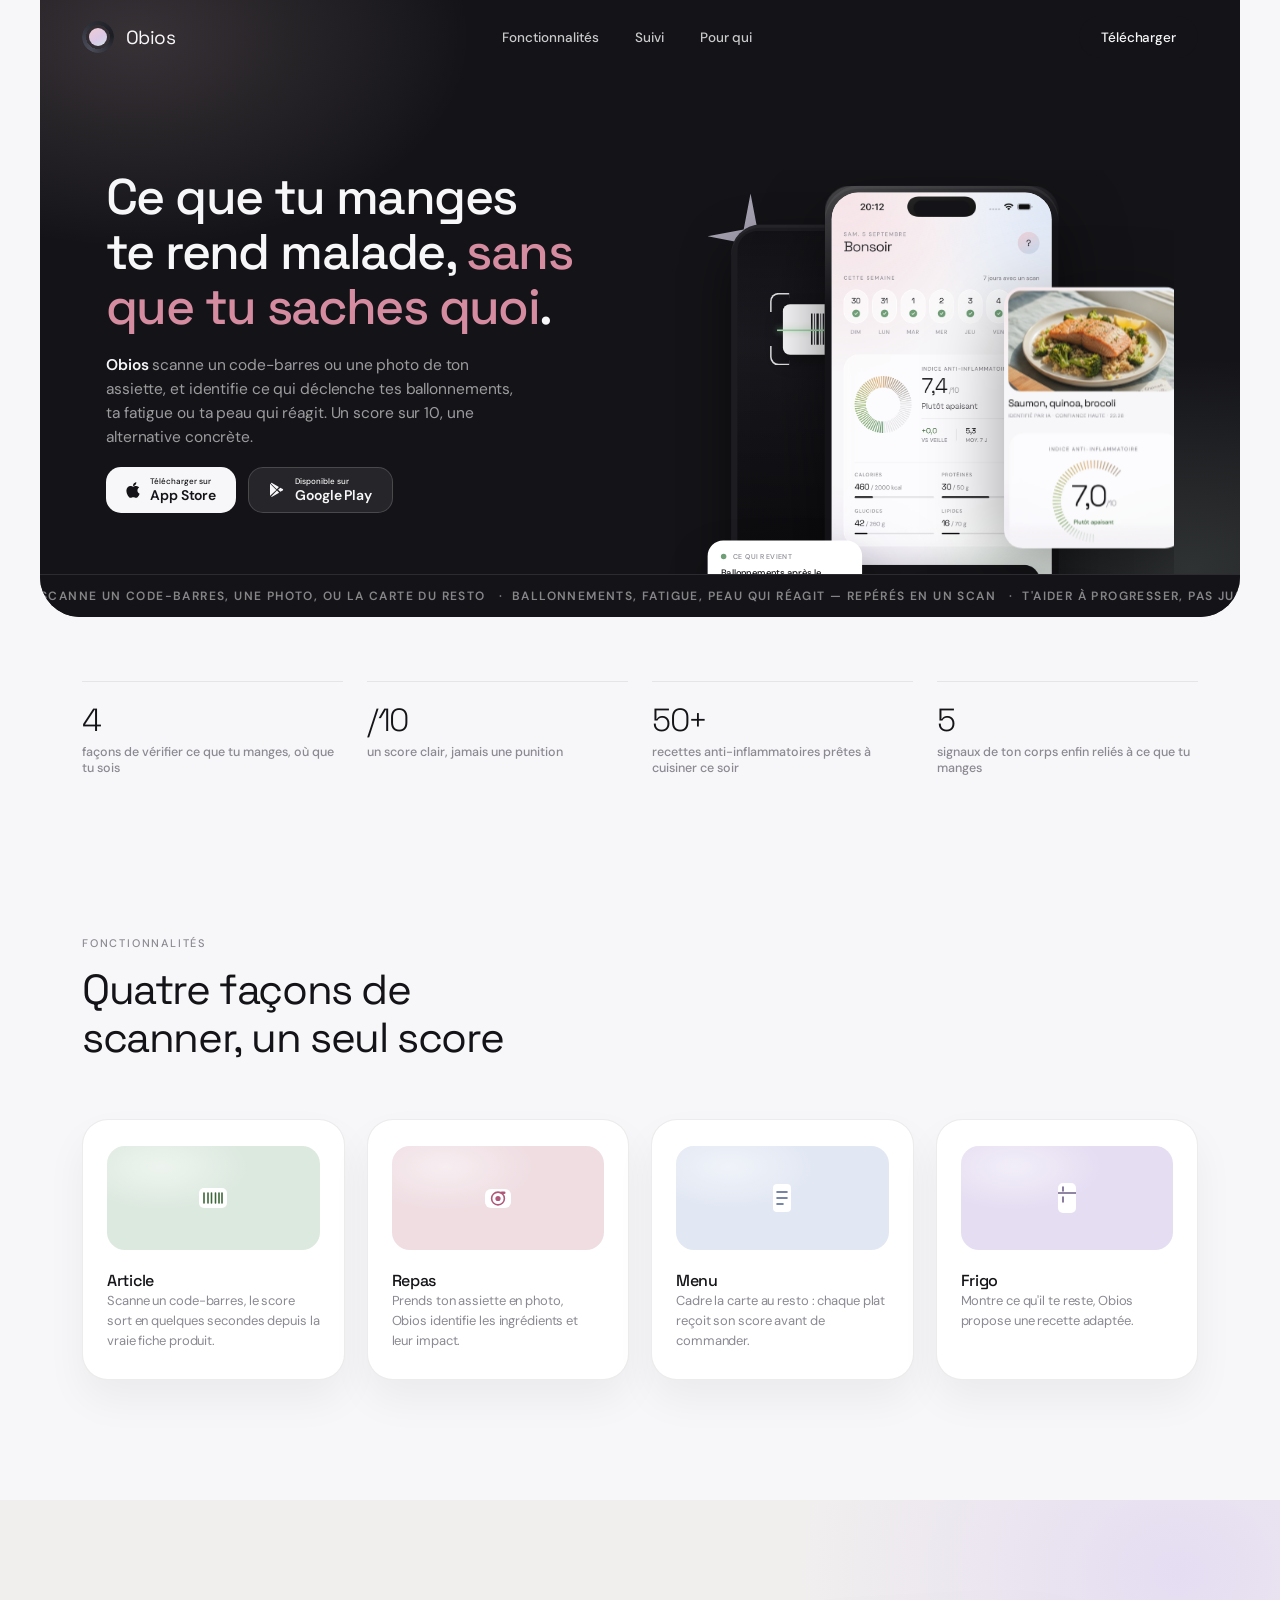
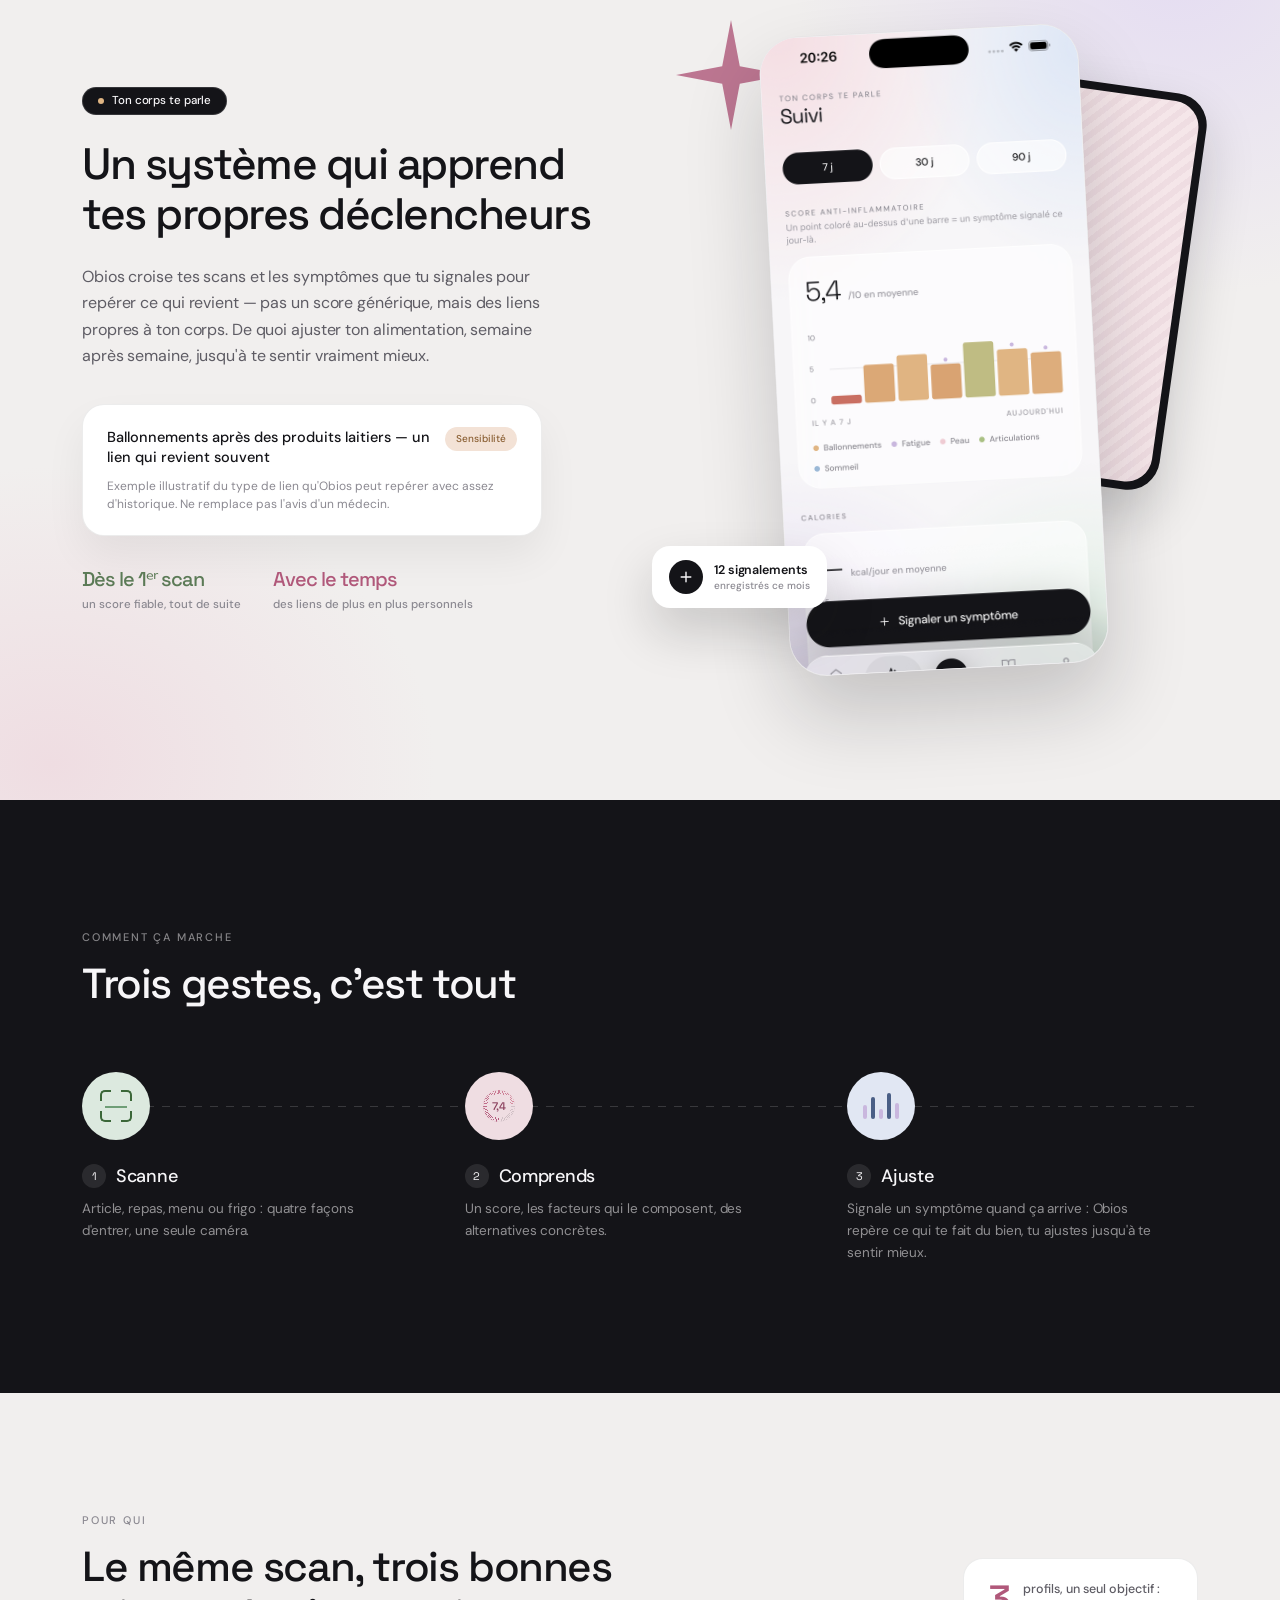
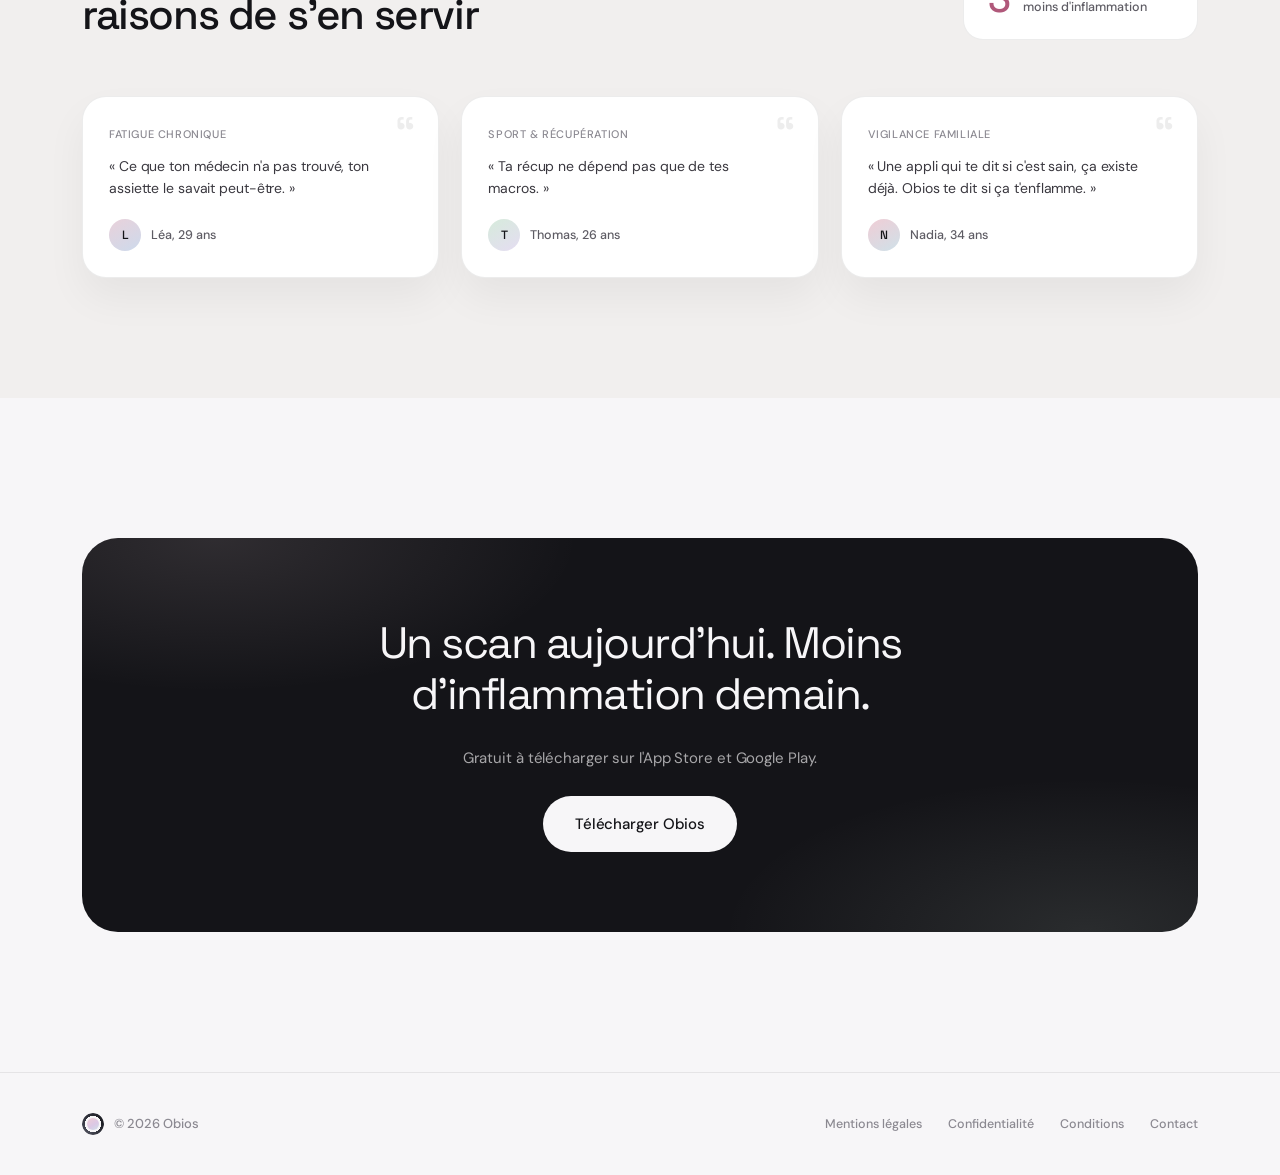
==== index.html @ 3daf43bf "Callout flottant : analyse d'un repas avec photo, écran principal inchangé Le téléphone principal re" ====
<!DOCTYPE html>
<html lang="fr">
<head>
<meta charset="UTF-8">
<meta name="viewport" content="width=device-width, initial-scale=1.0">
<meta name="description" content="Obios scanne tes produits, repas et menus pour repérer ce qui te rend inflammatoire — score sur 10, alternative concrète, suivi personnalisé.">
<title>Obios</title>
<link rel="preconnect" href="https://fonts.googleapis.com" />
<link rel="preconnect" href="https://fonts.gstatic.com" crossorigin="" />
<link href="https://fonts.googleapis.com/css2?family=Space+Grotesk:wght@300;400;500;600;700&family=DM+Sans:opsz,wght@9..40,400;9..40,500;9..40,600;9..40,700&display=swap" rel="stylesheet" />
<style>
  :root{
    --ink:#141418;
    --cream:#F7F6F8;
    --paper:#F1EFEE;
    --muted:#5E5C64;
    --faint:#8B8991;
    --line:rgba(20,20,24,.08);
    --rose:#B0587A;
    --rose-soft:#D68CA0;
    --rose-tint:#F0CDD5;
    --sage:#6F9E77;
    --sage-deep:#3B6739;
    --sage-tint:#DCE9DF;
    --amber:#E0B583;
    --amber-tint:#F3E2D6;
    --amber-deep:#8A5F33;
    --lav:#6D5C86;
    --lav-tint:#E5DDF2;
    --blue:#4A5F86;
    --blue-tint:#E1E7F3;
    --pink-tint:#EFDDE2;
  }
  html,body{margin:0;padding:0;background:var(--cream);}
  *{box-sizing:border-box;-webkit-font-smoothing:antialiased;}
  body{font-family:'DM Sans',-apple-system,BlinkMacSystemFont,sans-serif;color:var(--ink);overflow-x:hidden;}
  h1,h2,h3,.display{font-family:'Space Grotesk',sans-serif;text-wrap:balance;}
  a{color:var(--ink);text-decoration:none;}
  .navlink{font-size:13.5px;font-weight:500;color:var(--muted);transition:color .15s ease;}
  .navlink:hover{color:var(--sage-deep);}
  p{text-wrap:pretty;}
  .container{max-width:1180px;margin:0 auto;padding-left:32px;padding-right:32px;}
  @keyframes obios-marquee{from{transform:translateX(0);}to{transform:translateX(-50%);}}

  .btn{display:inline-flex;align-items:center;justify-content:center;cursor:pointer;font-weight:500;border:none;transition:background .15s ease;white-space:nowrap;}
  .btn-dark{height:42px;padding:0 22px;border-radius:21px;background:var(--ink);color:var(--cream);font-size:13.5px;letter-spacing:-0.1px;}
  .btn-dark:hover{background:#26262C;}
  .btn-light{height:54px;padding:0 20px;border-radius:15px;background:var(--cream);color:var(--ink);gap:10px;}
  .btn-light:hover{background:#E7E5EA;}
  .btn-outline{height:54px;padding:0 20px;border-radius:15px;background:rgba(255,255,255,.08);border:1px solid rgba(255,255,255,.16);color:var(--cream);gap:10px;}
  .btn-cta{height:56px;padding:0 32px;border-radius:28px;background:var(--cream);color:var(--ink);font-size:15px;letter-spacing:-0.2px;}
  .btn-cta:hover{background:#E7E5EA;}

  .header{position:fixed;top:0;left:40px;right:40px;z-index:30;background:transparent;border-bottom:1px solid transparent;transition:background .25s ease,border-color .25s ease;}
  .header.is-scrolled{background:rgba(247,246,248,.82);backdrop-filter:blur(14px);border-bottom:1px solid var(--line);}
  .header-inner{padding:16px 32px;display:flex;align-items:center;justify-content:space-between;}
  .header-nav{display:flex;align-items:center;gap:36px;}
  @media (max-width:760px){.header-nav{display:none;}}
  .header .wordmark-text{color:var(--cream);transition:color .25s ease;}
  .header.is-scrolled .wordmark-text{color:var(--ink);}
  .header .navlink{color:rgba(247,246,248,.8);}
  .header .navlink:hover{color:#FFFFFF;}
  .header.is-scrolled .navlink{color:var(--muted);}
  .header.is-scrolled .navlink:hover{color:var(--sage-deep);}

  .logo-mark{position:relative;}
  .logo-mark .ring{position:absolute;inset:0;border-radius:50%;background:conic-gradient(from 210deg,#4A4C58 0deg,#2C2E37 120deg,#1C1D23 232deg,#3E404B 330deg,#4A4C58 360deg);-webkit-mask-image:radial-gradient(closest-side,transparent 74%,#000 75%);mask-image:radial-gradient(closest-side,transparent 74%,#000 75%);}
  .logo-mark .dot{position:absolute;left:50%;top:50%;transform:translate(-50%,-50%);border-radius:50%;background:linear-gradient(148deg,#F0CDD5,#DBC8E5 56%,#CFE1E9);}

  .hero-wrap{padding:0 40px;background:var(--cream);}
  .hero-card{position:relative;overflow:hidden;background:var(--ink);border-radius:0 0 40px 40px;}
  .hero-glow{position:absolute;inset:0;pointer-events:none;background:
    radial-gradient(45% 55% at 8% 6%, rgba(240,205,213,.16) 0%, rgba(240,205,213,0) 62%),
    radial-gradient(45% 55% at 96% 92%, rgba(214,235,219,.14) 0%, rgba(214,235,219,0) 62%);}
  .hero-grid{max-width:1180px;margin:0 auto;padding:170px 56px 0;display:grid;grid-template-columns:1fr 1fr;gap:20px;align-items:center;position:relative;}
  @media (max-width:900px){.hero-grid{grid-template-columns:1fr;padding:150px 28px 0;}}
  .hero-copy{display:flex;flex-direction:column;gap:18px;align-self:start;}
  .eyebrow-pill{height:28px;padding:0 15px;border-radius:14px;background:rgba(255,255,255,.08);border:1px solid rgba(255,255,255,.14);display:flex;align-items:center;gap:8px;width:fit-content;}
  .hero-headline{font-size:clamp(32px,8vw,50px);font-weight:500;letter-spacing:-1.6px;line-height:1.1;color:var(--cream);margin:0;}
  .hero-sub{font-size:15.5px;font-weight:400;color:rgba(247,246,248,.6);line-height:1.55;letter-spacing:-0.1px;max-width:420px;margin:0;}
  .store-row{display:flex;align-items:center;gap:12px;flex-wrap:wrap;}
  .btn-light,.btn-outline{height:46px;}
  .store-label{display:flex;flex-direction:column;line-height:1.15;}
  .social-row{display:flex;align-items:center;gap:16px;}
  .avatar-stack{display:flex;align-items:center;}
  .avatar-stack .av{width:28px;height:28px;border-radius:50%;border:2px solid var(--ink);}
  .avatar-stack .av + .av{margin-left:-9px;}

  .hero-visual-wrap{align-self:stretch;min-height:468px;position:relative;overflow:hidden;}
  @media (max-width:900px){.hero-visual-wrap{min-height:350px;}}
  .hero-visual{position:absolute;left:0;right:0;bottom:0;height:600px;transform:scale(.78);transform-origin:bottom center;}
  @media (max-width:900px){.hero-visual{transform:scale(.583);}}

  .marquee-strip{position:relative;z-index:5;margin-top:-64px;background:var(--ink);border-top:1px solid rgba(255,255,255,.1);overflow:hidden;}
  .marquee-track{display:flex;width:200%;animation:obios-marquee 26s linear infinite;}
  .marquee-half{display:flex;flex:0 0 50%;justify-content:space-around;padding:13px 0;}
  .marquee-item{font-size:12px;font-weight:600;letter-spacing:1.4px;text-transform:uppercase;color:rgba(247,246,248,.5);white-space:nowrap;}
  @media (max-width:600px){
    .marquee-strip{margin-top:-40px;}
    .marquee-half{padding:8px 0;gap:16px;}
    .marquee-item{font-size:9px;letter-spacing:.8px;}
    .hero-wrap{padding:0 14px;}
    .header{left:14px;right:14px;}
  }
  @media (prefers-reduced-motion:reduce){.marquee-track{animation:none;}}

  .stats-grid{padding:64px 32px 40px;display:grid;grid-template-columns:repeat(4,1fr);gap:24px;}
  @media (max-width:760px){.stats-grid{grid-template-columns:repeat(2,1fr);}}
  .stat{display:flex;flex-direction:column;gap:4px;border-top:1px solid var(--line);padding-top:18px;}
  .stat .num{font-size:32px;font-weight:300;letter-spacing:-1.4px;}
  .stat .lbl{font-size:12.5px;font-weight:500;color:var(--faint);}

  .section-head{display:flex;flex-direction:column;gap:16px;max-width:640px;}
  .eyebrow{font-size:11px;font-weight:500;color:var(--faint);letter-spacing:1.8px;text-transform:uppercase;}
  .eyebrow.on-dark{color:rgba(247,246,248,.5);}
  .section-title{font-size:clamp(28px,3.6vw,42px);font-weight:400;letter-spacing:-1.4px;line-height:1.15;margin:0;}
  .section-title.medium{font-weight:500;}

  .features{padding:120px 32px;display:flex;flex-direction:column;gap:56px;}
  .features-grid{display:grid;grid-template-columns:repeat(4,1fr);gap:22px;}
  @media (max-width:900px){.features-grid{grid-template-columns:repeat(2,1fr);}}
  @media (max-width:520px){.features-grid{grid-template-columns:1fr;}}
  .feature-card{display:flex;flex-direction:column;gap:20px;background:#FFFFFF;border:1px solid var(--line);border-radius:26px;padding:26px 24px 28px;box-shadow:0 20px 40px rgba(20,20,24,.05);transition:transform .2s ease,box-shadow .2s ease;}
  .feature-card:hover{transform:translateY(-4px);box-shadow:0 28px 50px rgba(20,20,24,.09);}
  .feature-icon{height:104px;border-radius:18px;display:flex;align-items:center;justify-content:center;position:relative;overflow:hidden;}
  .feature-icon::before{content:"";position:absolute;inset:0;background:radial-gradient(70% 70% at 25% 20%, rgba(255,255,255,.5) 0%, rgba(255,255,255,0) 60%);}
  .feature-title{font-size:16px;font-weight:500;letter-spacing:-0.3px;margin:0;}
  .feature-text{font-size:13px;font-weight:400;color:var(--faint);line-height:1.55;letter-spacing:-0.1px;margin:0;}

  .suivi{position:relative;overflow:hidden;background:
    radial-gradient(50% 60% at 92% 8%, var(--lav-tint) 0%, rgba(229,221,242,0) 60%),
    radial-gradient(50% 55% at 4% 96%, var(--pink-tint) 0%, rgba(245,222,227,0) 60%), var(--paper);}
  .suivi-grid{padding:130px 32px;display:grid;grid-template-columns:1fr 1fr;gap:60px;align-items:center;}
  @media (max-width:900px){.suivi-grid{grid-template-columns:1fr;padding:80px 28px;}}
  .suivi-copy{display:flex;flex-direction:column;gap:24px;}
  .suivi-title{font-size:clamp(28px,3.8vw,44px);font-weight:500;letter-spacing:-1.5px;line-height:1.15;margin:0;}
  .suivi-text{font-size:16px;font-weight:400;color:var(--muted);line-height:1.65;letter-spacing:-0.1px;max-width:460px;margin:0;}
  .insight-card{background:#FFFFFF;border:1px solid var(--line);border-radius:22px;padding:22px 24px;display:flex;flex-direction:column;gap:10px;margin-top:10px;max-width:460px;box-shadow:0 20px 40px rgba(20,20,24,.06);}
  .tag-sensibilite{height:24px;padding:0 11px;border-radius:12px;background:var(--amber-tint);color:var(--amber-deep);display:flex;align-items:center;font-size:10px;font-weight:500;flex:0 0 auto;}
  .metric-row{display:flex;gap:32px;margin-top:6px;flex-wrap:wrap;}
  .metric .num{font-size:26px;font-weight:500;letter-spacing:-1px;}
  .metric .lbl{font-size:11.5px;font-weight:500;color:var(--faint);}

  .suivi-visual{position:relative;display:flex;justify-content:center;height:640px;}
  @media (max-width:900px){.suivi-visual{height:560px;transform:scale(.86);}}

  .how{background:var(--ink);}
  .how-inner{padding:130px 32px;display:flex;flex-direction:column;gap:64px;}
  .how-title{color:var(--cream);}
  .steps-grid{display:grid;grid-template-columns:repeat(3,1fr);gap:32px;position:relative;}
  @media (max-width:760px){.steps-grid{grid-template-columns:1fr;}}
  .steps-rule{position:absolute;top:34px;left:0;right:0;height:1px;background:repeating-linear-gradient(to right, rgba(247,246,248,.16) 0 8px, transparent 8px 16px);z-index:0;}
  @media (max-width:760px){.steps-rule{display:none;}}
  .step{display:flex;flex-direction:column;gap:24px;padding-right:32px;position:relative;}
  .step-icon{width:68px;height:68px;border-radius:50%;display:flex;align-items:center;justify-content:center;position:relative;z-index:1;}
  .step-num{width:24px;height:24px;border-radius:50%;background:rgba(247,246,248,.1);color:var(--cream);font-family:'Space Grotesk',sans-serif;font-size:11px;display:flex;align-items:center;justify-content:center;}
  .step-title{font-size:18px;font-weight:500;letter-spacing:-0.3px;color:var(--cream);}
  .step-text{font-size:13.5px;font-weight:400;color:rgba(247,246,248,.55);line-height:1.6;letter-spacing:-0.1px;margin:0;}

  .avis-section{background:var(--paper);}
  .avis-inner{padding:120px 32px;display:flex;flex-direction:column;gap:56px;}
  .avis-head{display:flex;align-items:flex-end;justify-content:space-between;gap:40px;flex-wrap:wrap;}
  .avis-badge{display:flex;align-items:center;gap:14px;border:1px solid var(--line);border-radius:20px;padding:16px 24px;background:#FFFFFF;}
  .avis-badge .num{font-size:38px;font-weight:500;letter-spacing:-1.6px;color:var(--rose);}
  .avis-badge .lbl{font-size:12.5px;font-weight:500;color:var(--muted);max-width:150px;line-height:1.4;}
  .avis-grid{display:grid;grid-template-columns:repeat(3,1fr);gap:22px;}
  @media (max-width:900px){.avis-grid{grid-template-columns:1fr;}}
  .avis-card{background:#FFFFFF;border:1px solid var(--line);border-radius:24px;padding:30px 26px 26px;display:flex;flex-direction:column;gap:14px;position:relative;box-shadow:0 20px 40px rgba(20,20,24,.05);}
  .avis-quote{font-family:'Space Grotesk',sans-serif;font-size:44px;font-weight:500;color:rgba(20,20,24,.08);line-height:1;position:absolute;top:14px;right:22px;}
  .stars{display:flex;gap:3px;}
  .avis-text{font-size:14px;font-weight:400;color:#3A383F;line-height:1.6;letter-spacing:-0.1px;margin:0;}
  .avis-person{display:flex;align-items:center;gap:10px;margin-top:6px;}
  .avis-avatar{width:32px;height:32px;border-radius:50%;display:flex;align-items:center;justify-content:center;font-family:'Space Grotesk',sans-serif;font-size:12px;font-weight:500;color:var(--ink);}
  .avis-name{font-size:12.5px;font-weight:500;color:var(--muted);}

  .cta-wrap{padding:140px 32px;}
  .cta-card{max-width:1180px;margin:0 auto;background:var(--ink);border-radius:36px;padding:80px 60px;display:flex;flex-direction:column;align-items:center;gap:28px;text-align:center;position:relative;overflow:hidden;}
  .cta-glow{position:absolute;inset:0;pointer-events:none;background:
    radial-gradient(50% 60% at 12% 0%, rgba(245,222,227,.12) 0%, rgba(245,222,227,0) 65%),
    radial-gradient(50% 60% at 90% 100%, rgba(218,237,222,.11) 0%, rgba(218,237,222,0) 65%);}
  .cta-title{font-size:clamp(28px,4vw,44px);font-weight:400;letter-spacing:-1.5px;line-height:1.15;color:var(--cream);max-width:560px;margin:0;}
  .cta-sub{font-size:15px;font-weight:400;color:rgba(247,246,248,.65);letter-spacing:-0.1px;margin:0;}

  .footer{border-top:1px solid var(--line);}
  .footer-inner{padding:40px 32px;display:flex;align-items:center;justify-content:space-between;gap:20px;flex-wrap:wrap;}
  .footer-links{display:flex;gap:26px;flex-wrap:wrap;}
  .footer-links a{font-size:12.5px;font-weight:500;color:var(--faint);text-decoration:none;}
  .footer-links a:hover{color:var(--rose);}
</style>
</head>
<body>
<div>

  <header class="header">
    <div class="container header-inner">
      <div style="display:flex;align-items:center;gap:12px;">
        <div class="logo-mark" style="width:32px;height:32px;">
          <div class="ring"></div>
          <div class="dot" style="width:18px;height:18px;"></div>
        </div>
        <span class="display wordmark-text" style="font-size:19px;font-weight:400;letter-spacing:-0.6px;">Obios</span>
      </div>
      <nav class="header-nav">
        <a class="navlink" href="#fonctionnalites">Fonctionnalités</a>
        <a class="navlink" href="#suivi">Suivi</a>
        <a class="navlink" href="#avis">Pour qui</a>
      </nav>
      <div class="btn btn-dark">Télécharger</div>
    </div>
  </header>

  <main>
    <div class="hero-wrap">
      <div class="hero-card">
        <div class="hero-glow"></div>

        <div class="hero-grid">
          <div class="hero-copy">
            <h1 class="hero-headline">Ce que tu manges te rend malade, <span style="color:var(--rose-soft);">sans que tu saches quoi</span>.</h1>
            <p class="hero-sub"><strong style="color:var(--cream);font-weight:600;">Obios</strong> scanne un code-barres ou une photo de ton assiette, et identifie ce qui déclenche tes ballonnements, ta fatigue ou ta peau qui réagit. Un score sur 10, une alternative concrète.</p>

            <div class="store-row">
              <div class="btn btn-light">
                <svg width="14" height="18" viewBox="0 0 384 512" fill="#141418"><path d="M318.7 268.7c-.2-36.7 16.4-64.4 50-84.8-18.8-26.9-47.2-41.7-84.7-44.6-35.5-2.8-74.3 20.7-88.5 20.7-15 0-49.4-19.7-76-19.7C63.3 141.2 4 184.8 4 273.5q0 39.3 14.4 81.2c12.8 36.7 59 126.7 107.2 125.2 25.2-.6 43-17.9 75.8-17.9 31.8 0 48.3 17.9 76.4 17.9 48.6-.7 90.4-82.5 102.6-119.3-65.2-30.7-61.7-90-61.7-91.9zm-56.6-164.2c27.3-32.4 24.8-61.9 24-72.5-24.1 1.4-52 16.4-67.9 34.9-17.5 19.8-27.8 44.3-25.6 71.9 26.1 2 49.9-11.4 69.5-34.3z"></path></svg>
                <span class="store-label"><span style="font-size:8px;font-weight:500;">Télécharger sur</span><span style="font-size:14px;font-weight:600;letter-spacing:-0.1px;">App Store</span></span>
              </div>
              <div class="btn btn-outline">
                <svg width="16" height="16" viewBox="0 0 24 24" fill="#F7F6F8"><path d="M3 2.6c0-.6.4-1.1.9-1.3l11 6.2-3.2 3.2L3 2.6ZM1.5 2.9v18.2c0-.2.1-.3.1-.5L11 12 1.6 2.6c0 .1-.1.2-.1.3ZM12 12.9l3.2 3.2L4 22.4c-.3-.1-.6-.4-.7-.7L12 12.9Zm5-4.3 3.6 2c.8.5.8 1.6 0 2l-3.6 2-3.4-3 3.4-3Z"></path></svg>
                <span class="store-label"><span style="font-size:8px;font-weight:500;">Disponible sur</span><span style="font-size:14px;font-weight:600;letter-spacing:-0.1px;">Google Play</span></span>
              </div>
            </div>

          </div>

          <div class="hero-visual-wrap"><div class="hero-visual">
            <div style="position:absolute;left:50%;top:46%;transform:translate(-50%,-50%);width:440px;height:440px;border-radius:50%;background:radial-gradient(circle, rgba(214,140,160,.16) 0%, rgba(169,192,131,.1) 55%, rgba(20,20,24,0) 75%);filter:blur(4px);"></div>
            <svg width="110" height="110" viewBox="0 0 100 100" style="position:absolute;top:30px;left:0px;opacity:.7;z-index:0;">
              <path d="M50 0 L58 42 L100 50 L58 58 L50 100 L42 58 L0 50 L42 42 Z" fill="#E5DDF2"></path>
            </svg>

            <div style="position:absolute;left:30px;top:70px;width:240px;height:502px;border-radius:38px;padding:8px;background:#1C1C21;box-shadow:0 30px 60px rgba(0,0,0,.5), 0 4px 0 rgba(255,255,255,.04) inset;z-index:1;">
              <div style="width:100%;height:100%;border-radius:26px;overflow:hidden;background:linear-gradient(160deg,#1B1B21 0%,#121216 100%);position:relative;">
                <div style="position:absolute;inset:0;background:linear-gradient(to bottom, rgba(0,0,0,.3) 0%, rgba(0,0,0,0) 30%, rgba(0,0,0,.5) 100%);"></div>
                <div style="position:absolute;left:50%;top:26%;transform:translate(-50%,-50%);width:140px;height:93px;">
                  <div style="position:absolute;left:50%;top:50%;transform:translate(-50%,-50%);width:107px;height:65px;border-radius:9px;background:#F7F6F8;display:flex;align-items:center;justify-content:center;gap:2px;box-shadow:0 8px 20px rgba(0,0,0,.35);">
                    <div style="width:2px;height:40px;background:#1C1C21;"></div>
                    <div style="width:1px;height:40px;background:#1C1C21;"></div>
                    <div style="width:3px;height:40px;background:#1C1C21;"></div>
                    <div style="width:1px;height:40px;background:#1C1C21;"></div>
                    <div style="width:2px;height:40px;background:#1C1C21;"></div>
                    <div style="width:1px;height:40px;background:#1C1C21;"></div>
                    <div style="width:3px;height:40px;background:#1C1C21;"></div>
                    <div style="width:2px;height:40px;background:#1C1C21;"></div>
                    <div style="width:1px;height:40px;background:#1C1C21;"></div>
                    <div style="width:2px;height:40px;background:#1C1C21;"></div>
                  </div>
                  <div style="position:absolute;top:0;left:0;width:25px;height:25px;border-top:2px solid rgba(247,246,248,.9);border-left:2px solid rgba(247,246,248,.9);border-top-left-radius:11px;"></div>
                  <div style="position:absolute;top:0;right:0;width:25px;height:25px;border-top:2px solid rgba(247,246,248,.9);border-right:2px solid rgba(247,246,248,.9);border-top-right-radius:11px;"></div>
                  <div style="position:absolute;bottom:0;left:0;width:25px;height:25px;border-bottom:2px solid rgba(247,246,248,.9);border-left:2px solid rgba(247,246,248,.9);border-bottom-left-radius:11px;"></div>
                  <div style="position:absolute;bottom:0;right:0;width:25px;height:25px;border-bottom:2px solid rgba(247,246,248,.9);border-right:2px solid rgba(247,246,248,.9);border-bottom-right-radius:11px;"></div>
                  <div style="position:absolute;top:50%;left:9px;right:9px;height:2px;background:#9FD4A6;box-shadow:0 0 8px #9FD4A6;"></div>
                </div>
                <span style="position:absolute;left:0;right:0;bottom:36px;text-align:center;font-size:9px;font-weight:500;color:rgba(247,246,248,.6);letter-spacing:.2px;">Cadre le code-barres</span>
              </div>
            </div>

            <div style="position:absolute;left:150px;top:20px;width:300px;height:628px;border-radius:44px;padding:9px;background:#141418;box-shadow:0 40px 80px rgba(0,0,0,.5), 0 4px 0 rgba(255,255,255,.05) inset;z-index:2;">
              <div style="width:100%;height:100%;border-radius:34px;overflow:hidden;position:relative;background:#F7F6F8;">
                <img src="[data-uri]" alt="Ecran d'accueil Obios" style="position:absolute;inset:0;width:100%;height:100%;object-fit:cover;object-position:top;" />
                <div style="position:absolute;left:50%;top:10px;transform:translateX(-50%);width:72px;height:20px;border-radius:10px;background:#141418;z-index:2;"></div>
                <div style="position:absolute;left:10px;right:10px;bottom:14px;height:50px;border-radius:25px;background:rgba(250,249,252,.72);backdrop-filter:blur(10px);border:1px solid rgba(255,255,255,.6);box-shadow:0 10px 24px rgba(20,20,24,.12);display:flex;align-items:center;justify-content:space-around;padding:0 6px;">
                  <svg width="15" height="15" viewBox="0 0 24 24" fill="none"><path d="M4 11 12 4l8 7v8a1 1 0 0 1-1 1h-4v-6h-6v6H5a1 1 0 0 1-1-1z" fill="#141418"></path></svg>
                  <svg width="15" height="15" viewBox="0 0 24 24" fill="none"><path d="M3 12h4l2 6 4-14 2 8h6" stroke="#8B8991" stroke-width="1.7" stroke-linecap="round" stroke-linejoin="round"></path></svg>
                  <div style="width:30px;height:30px;border-radius:50%;background:#141418;display:flex;align-items:center;justify-content:center;">
                    <svg width="11" height="11" viewBox="0 0 16 16" fill="none"><path d="M8 2.5v11M2.5 8h11" stroke="#F7F6F8" stroke-width="1.8" stroke-linecap="round"></path></svg>
                  </div>
                  <svg width="15" height="15" viewBox="0 0 24 24" fill="none"><path d="M4 5c2-1 5-1 7 0v14c-2-1-5-1-7 0Zm16 0c-2-1-5-1-7 0v14c2-1 5-1 7 0Z" stroke="#8B8991" stroke-width="1.6" stroke-linejoin="round"></path></svg>
                  <svg width="15" height="15" viewBox="0 0 24 24" fill="none"><circle cx="12" cy="8" r="3.4" stroke="#8B8991" stroke-width="1.6"></circle><path d="M5 20c1.5-4 4.2-6 7-6s5.5 2 7 6" stroke="#8B8991" stroke-width="1.6" stroke-linecap="round"></path></svg>
                </div>
              </div>
              <div style="position:absolute;inset:0;border-radius:34px;background:linear-gradient(160deg, rgba(255,255,255,.22) 0%, rgba(255,255,255,0) 22%);pointer-events:none;"></div>
            </div>

            <div style="position:absolute;left:380px;top:150px;width:230px;z-index:4;filter:drop-shadow(0 30px 50px rgba(0,0,0,.4));">
              <img src="[data-uri]" alt="Analyse d'un repas scanné" style="width:100%;display:block;border-radius:24px;" />
            </div>
            <div style="position:absolute;left:0;bottom:26px;width:198px;background:#FFFFFF;border-radius:20px;padding:15px 17px;box-shadow:0 24px 50px rgba(0,0,0,.28);z-index:3;display:flex;flex-direction:column;gap:7px;">
              <div style="display:flex;align-items:center;gap:8px;">
                <div style="width:7px;height:7px;border-radius:50%;background:#6F9E77;"></div>
                <span style="font-size:9px;font-weight:500;color:#8B8991;letter-spacing:.8px;text-transform:uppercase;">Ce qui revient</span>
              </div>
              <span style="font-size:12px;font-weight:500;letter-spacing:-0.2px;line-height:1.4;color:#141418;">Ballonnements après le lactose — un lien qui revient souvent</span>
            </div>
            <div style="position:absolute;right:8px;bottom:14px;background:#FFFFFF;border-radius:16px;padding:11px 15px;box-shadow:0 20px 44px rgba(0,0,0,.26);z-index:3;display:flex;align-items:center;gap:9px;">
              <div style="width:28px;height:28px;border-radius:50%;background:#141418;display:flex;align-items:center;justify-content:center;flex:0 0 28px;">
                <svg width="12" height="12" viewBox="0 0 16 16" fill="none"><path d="M3 8.5 6.5 12 13 4" stroke="#9FD4A6" stroke-width="1.8" stroke-linecap="round" stroke-linejoin="round"></path></svg>
              </div>
              <span style="font-size:11.5px;font-weight:600;letter-spacing:-0.1px;color:#141418;">Te sentir mieux, un scan à la fois</span>
            </div>
          </div></div>
        </div>

        <div class="marquee-strip">
          <div class="marquee-track">
            <div class="marquee-half">
              <span class="marquee-item">Scanne un code-barres, une photo, ou la carte du resto &nbsp;&nbsp;·&nbsp;&nbsp;</span>
              <span class="marquee-item">Ballonnements, fatigue, peau qui réagit — repérés en un scan &nbsp;&nbsp;·&nbsp;&nbsp;</span>
              <span class="marquee-item">T'aider à progresser, pas juste te noter &nbsp;&nbsp;·&nbsp;&nbsp;</span>
              <span class="marquee-item">50+ recettes anti-inflammatoires déjà prêtes &nbsp;&nbsp;·&nbsp;&nbsp;</span>
              <span class="marquee-item">Un suivi qui s'affine avec le temps &nbsp;&nbsp;·&nbsp;&nbsp;</span>
              <span class="marquee-item">Zéro interdiction. Que des alternatives. &nbsp;&nbsp;·&nbsp;&nbsp;</span>
            </div>
            <div class="marquee-half">
              <span class="marquee-item">Scanne un code-barres, une photo, ou la carte du resto &nbsp;&nbsp;·&nbsp;&nbsp;</span>
              <span class="marquee-item">Ballonnements, fatigue, peau qui réagit — repérés en un scan &nbsp;&nbsp;·&nbsp;&nbsp;</span>
              <span class="marquee-item">T'aider à progresser, pas juste te noter &nbsp;&nbsp;·&nbsp;&nbsp;</span>
              <span class="marquee-item">50+ recettes anti-inflammatoires déjà prêtes &nbsp;&nbsp;·&nbsp;&nbsp;</span>
              <span class="marquee-item">Un suivi qui s'affine avec le temps &nbsp;&nbsp;·&nbsp;&nbsp;</span>
              <span class="marquee-item">Zéro interdiction. Que des alternatives. &nbsp;&nbsp;·&nbsp;&nbsp;</span>
            </div>
          </div>
        </div>
      </div>
    </div>

    <div class="container stats-grid">
      <div class="stat"><span class="num display">4</span><span class="lbl">façons de vérifier ce que tu manges, où que tu sois</span></div>
      <div class="stat"><span class="num display">/10</span><span class="lbl">un score clair, jamais une punition</span></div>
      <div class="stat"><span class="num display">50+</span><span class="lbl">recettes anti-inflammatoires prêtes à cuisiner ce soir</span></div>
      <div class="stat"><span class="num display">5</span><span class="lbl">signaux de ton corps enfin reliés à ce que tu manges</span></div>
    </div>

    <section id="fonctionnalites" class="container features">
      <div class="section-head">
        <span class="eyebrow">Fonctionnalités</span>
        <h2 class="section-title">Quatre façons de scanner, un seul score</h2>
      </div>
      <div class="features-grid">
        <div class="feature-card">
          <div class="feature-icon" style="background:var(--sage-tint);">
            <svg width="40" height="40" viewBox="0 0 40 40" fill="none" style="position:relative;z-index:1;">
              <rect x="6" y="10" width="28" height="20" rx="5" fill="#FFFFFF"></rect>
              <path d="M11 15v10M15 15v10M18.5 15v10M22.5 15v10M26 15v10M29 15v10" stroke="#3B6739" stroke-width="1.6" stroke-linecap="round"></path>
            </svg>
          </div>
          <div><h3 class="feature-title">Article</h3><p class="feature-text">Scanne un code-barres, le score sort en quelques secondes depuis la vraie fiche produit.</p></div>
        </div>
        <div class="feature-card">
          <div class="feature-icon" style="background:var(--pink-tint);">
            <svg width="40" height="40" viewBox="0 0 40 40" fill="none" style="position:relative;z-index:1;">
              <rect x="7" y="11" width="26" height="19" rx="6" fill="#FFFFFF"></rect>
              <circle cx="20" cy="20.5" r="6.4" fill="none" stroke="#B0587A" stroke-width="1.6"></circle>
              <circle cx="20" cy="20.5" r="2.6" fill="#B0587A"></circle>
              <rect x="22.5" y="13.4" width="5" height="2.6" rx="1.3" fill="#B0587A"></rect>
            </svg>
          </div>
          <div><h3 class="feature-title">Repas</h3><p class="feature-text">Prends ton assiette en photo, Obios identifie les ingrédients et leur impact.</p></div>
        </div>
        <div class="feature-card">
          <div class="feature-icon" style="background:var(--blue-tint);">
            <svg width="40" height="40" viewBox="0 0 40 40" fill="none" style="position:relative;z-index:1;">
              <rect x="11" y="6" width="18" height="28" rx="4" fill="#FFFFFF"></rect>
              <path d="M15 14h10M15 20h10M15 26h6" stroke="#4A5F86" stroke-width="1.6" stroke-linecap="round"></path>
            </svg>
          </div>
          <div><h3 class="feature-title">Menu</h3><p class="feature-text">Cadre la carte au resto&nbsp;: chaque plat reçoit son score avant de commander.</p></div>
        </div>
        <div class="feature-card">
          <div class="feature-icon" style="background:var(--lav-tint);">
            <svg width="40" height="40" viewBox="0 0 40 40" fill="none" style="position:relative;z-index:1;">
              <rect x="11" y="5" width="18" height="30" rx="5" fill="#FFFFFF"></rect>
              <path d="M11 15h18" stroke="#6D5C86" stroke-width="1.6"></path>
              <path d="M16 9v4M16 19v5" stroke="#6D5C86" stroke-width="1.6" stroke-linecap="round"></path>
            </svg>
          </div>
          <div><h3 class="feature-title">Frigo</h3><p class="feature-text">Montre ce qu'il te reste, Obios propose une recette adaptée.</p></div>
        </div>
      </div>
    </section>

    <section id="suivi" class="suivi">
      <div class="container suivi-grid">
        <div class="suivi-copy">
          <div class="eyebrow-pill" style="background:var(--ink);">
            <div style="width:6px;height:6px;border-radius:50%;background:#E0B583;"></div>
            <span style="font-size:11.5px;font-weight:500;letter-spacing:-0.1px;color:var(--cream);">Ton corps te parle</span>
          </div>
          <h2 class="suivi-title">Un système qui apprend tes propres déclencheurs</h2>
          <p class="suivi-text">Obios croise tes scans et les symptômes que tu signales pour repérer ce qui revient — pas un score générique, mais des liens propres à ton corps. De quoi ajuster ton alimentation, semaine après semaine, jusqu'à te sentir vraiment mieux.</p>

          <div class="insight-card">
            <div style="display:flex;align-items:flex-start;justify-content:space-between;gap:10px;">
              <span style="font-size:14.5px;font-weight:500;line-height:1.4;">Ballonnements après des produits laitiers — un lien qui revient souvent</span>
              <div class="tag-sensibilite">Sensibilité</div>
            </div>
            <span style="font-size:12px;font-weight:400;color:var(--faint);line-height:1.5;">Exemple illustratif du type de lien qu'Obios peut repérer avec assez d'historique. Ne remplace pas l'avis d'un médecin.</span>
          </div>

          <div class="metric-row">
            <div class="metric"><span class="num display" style="color:#5B7A56;font-size:20px;">Dès le 1ᵉʳ scan</span><br /><span class="lbl">un score fiable, tout de suite</span></div>
            <div class="metric"><span class="num display" style="color:var(--rose);font-size:20px;">Avec le temps</span><br /><span class="lbl">des liens de plus en plus personnels</span></div>
          </div>
        </div>

        <div class="suivi-visual">
          <svg width="110" height="110" viewBox="0 0 100 100" style="position:absolute;left:6px;top:-10px;opacity:.8;">
            <path d="M50 0 L58 42 L100 50 L58 58 L50 100 L42 58 L0 50 L42 42 Z" fill="#B0587A"></path>
          </svg>
          <div style="position:absolute;right:14px;top:52px;width:200px;height:400px;border-radius:32px;padding:8px;background:#141418;box-shadow:0 26px 54px rgba(20,20,24,.2);transform:rotate(8deg);z-index:1;">
            <div style="width:100%;height:100%;border-radius:26px;background:repeating-linear-gradient(135deg,#EFDDE2 0 6px,#F5E6E9 6px 12px);"></div>
          </div>
          <div style="width:320px;height:640px;border-radius:38px;overflow:hidden;box-shadow:0 40px 80px rgba(20,20,24,.2);background:#F7F6F8;border:1px solid rgba(20,20,24,.06);position:relative;z-index:2;transform:rotate(-3deg);">
            <img src="[data-uri]" alt="Ecran Suivi Obios" style="width:100%;height:100%;object-fit:cover;object-position:top;display:block;" />
          </div>
          <div style="position:absolute;left:-18px;bottom:62px;background:#FFFFFF;border-radius:18px;padding:14px 17px;box-shadow:0 24px 50px rgba(20,20,24,.18);z-index:3;display:flex;align-items:center;gap:11px;">
            <div style="width:34px;height:34px;border-radius:50%;background:#141418;display:flex;align-items:center;justify-content:center;flex:0 0 34px;">
              <svg width="14" height="14" viewBox="0 0 16 16" fill="none"><path d="M8 2.5v11M2.5 8h11" stroke="#F7F6F8" stroke-width="1.6" stroke-linecap="round"></path></svg>
            </div>
            <div style="display:flex;flex-direction:column;gap:1px;">
              <span style="font-size:12.5px;font-weight:600;letter-spacing:-0.1px;color:#141418;">12 signalements</span>
              <span style="font-size:10px;font-weight:500;color:#8B8991;">enregistrés ce mois</span>
            </div>
          </div>
        </div>
      </div>
    </section>

    <section class="how">
      <div class="container how-inner">
        <div class="section-head">
          <span class="eyebrow on-dark">Comment ça marche</span>
          <h2 class="section-title medium how-title">Trois gestes, c'est tout</h2>
        </div>
        <div class="steps-grid">
          <div class="steps-rule"></div>
          <div class="step">
            <div class="step-icon" style="background:var(--sage-tint);">
              <div style="position:relative;width:32px;height:32px;">
                <div style="position:absolute;top:0;left:0;width:11px;height:11px;border-top:2px solid #3B6739;border-left:2px solid #3B6739;border-top-left-radius:5px;"></div>
                <div style="position:absolute;top:0;right:0;width:11px;height:11px;border-top:2px solid #3B6739;border-right:2px solid #3B6739;border-top-right-radius:5px;"></div>
                <div style="position:absolute;bottom:0;left:0;width:11px;height:11px;border-bottom:2px solid #3B6739;border-left:2px solid #3B6739;border-bottom-left-radius:5px;"></div>
                <div style="position:absolute;bottom:0;right:0;width:11px;height:11px;border-bottom:2px solid #3B6739;border-right:2px solid #3B6739;border-bottom-right-radius:5px;"></div>
                <div style="position:absolute;top:50%;left:5px;right:5px;height:2px;background:#6F9E77;"></div>
              </div>
            </div>
            <div style="display:flex;flex-direction:column;gap:10px;">
              <div style="display:flex;align-items:center;gap:10px;">
                <span class="step-num">1</span>
                <span class="step-title">Scanne</span>
              </div>
              <p class="step-text">Article, repas, menu ou frigo&nbsp;: quatre façons d'entrer, une seule caméra.</p>
            </div>
          </div>
          <div class="step">
            <div class="step-icon" style="background:var(--pink-tint);">
              <div style="position:relative;width:32px;height:32px;display:flex;align-items:center;justify-content:center;">
                <div style="position:absolute;inset:0;border-radius:50%;background:conic-gradient(from 180deg, #B0587A 0deg, #D68CA0 260deg, rgba(20,20,24,.14) 260deg, rgba(20,20,24,.14) 360deg);-webkit-mask-image:repeating-conic-gradient(#000 0deg 2.2deg, transparent 2.2deg 6.5deg), radial-gradient(closest-side, transparent 74%, #000 75%);mask-image:repeating-conic-gradient(#000 0deg 2.2deg, transparent 2.2deg 6.5deg), radial-gradient(closest-side, transparent 74%, #000 75%);-webkit-mask-composite:source-in;mask-composite:intersect;"></div>
                <span style="font-family:'Space Grotesk',sans-serif;font-size:11px;font-weight:500;color:#8A3F5C;letter-spacing:-0.4px;">7,4</span>
              </div>
            </div>
            <div style="display:flex;flex-direction:column;gap:10px;">
              <div style="display:flex;align-items:center;gap:10px;">
                <span class="step-num">2</span>
                <span class="step-title">Comprends</span>
              </div>
              <p class="step-text">Un score, les facteurs qui le composent, des alternatives concrètes.</p>
            </div>
          </div>
          <div class="step">
            <div class="step-icon" style="background:var(--blue-tint);">
              <div style="display:flex;gap:4px;align-items:flex-end;">
                <div style="width:4px;height:14px;border-radius:2px;background:#C9B7DE;"></div>
                <div style="width:4px;height:22px;border-radius:2px;background:#4A5F86;"></div>
                <div style="width:4px;height:10px;border-radius:2px;background:#C9B7DE;"></div>
                <div style="width:4px;height:26px;border-radius:2px;background:#4A5F86;"></div>
                <div style="width:4px;height:16px;border-radius:2px;background:#C9B7DE;"></div>
              </div>
            </div>
            <div style="display:flex;flex-direction:column;gap:10px;">
              <div style="display:flex;align-items:center;gap:10px;">
                <span class="step-num">3</span>
                <span class="step-title">Ajuste</span>
              </div>
              <p class="step-text">Signale un symptôme quand ça arrive&nbsp;: Obios repère ce qui te fait du bien, tu ajustes jusqu'à te sentir mieux.</p>
            </div>
          </div>
        </div>
      </div>
    </section>

    <section id="avis" class="avis-section">
      <div class="container avis-inner">
        <div class="avis-head">
          <div class="section-head">
            <span class="eyebrow">Pour qui</span>
            <h2 class="section-title medium">Le même scan, trois bonnes raisons de s'en servir</h2>
          </div>
          <div class="avis-badge">
            <span class="num display">3</span>
            <span class="lbl">profils, un seul objectif : moins d'inflammation</span>
          </div>
        </div>
        <div class="avis-grid">
          <div class="avis-card">
            <span class="avis-quote">&ldquo;</span>
            <span style="font-size:11px;font-weight:500;color:var(--faint);letter-spacing:.6px;text-transform:uppercase;">Fatigue chronique</span>
            <p class="avis-text">« Ce que ton médecin n'a pas trouvé, ton assiette le savait peut-être. »</p>
            <div class="avis-person">
              <div class="avis-avatar" style="background:linear-gradient(150deg,#E9D1DA,#CDDAEC);">L</div>
              <span class="avis-name">Léa, 29 ans</span>
            </div>
          </div>
          <div class="avis-card">
            <span class="avis-quote">&ldquo;</span>
            <span style="font-size:11px;font-weight:500;color:var(--faint);letter-spacing:.6px;text-transform:uppercase;">Sport & récupération</span>
            <p class="avis-text">« Ta récup ne dépend pas que de tes macros. »</p>
            <div class="avis-person">
              <div class="avis-avatar" style="background:linear-gradient(150deg,#D6EBDB,#E5DDF2);">T</div>
              <span class="avis-name">Thomas, 26 ans</span>
            </div>
          </div>
          <div class="avis-card">
            <span class="avis-quote">&ldquo;</span>
            <span style="font-size:11px;font-weight:500;color:var(--faint);letter-spacing:.6px;text-transform:uppercase;">Vigilance familiale</span>
            <p class="avis-text">« Une appli qui te dit si c'est sain, ça existe déjà. Obios te dit si ça t'enflamme. »</p>
            <div class="avis-person">
              <div class="avis-avatar" style="background:linear-gradient(150deg,#F0CDD5,#CFE1E9);">N</div>
              <span class="avis-name">Nadia, 34 ans</span>
            </div>
          </div>
        </div>
      </div>
    </section>

    <div class="container cta-wrap">
      <div class="cta-card">
        <div class="cta-glow"></div>
        <h2 class="cta-title">Un scan aujourd'hui. Moins d'inflammation demain.</h2>
        <p class="cta-sub">Gratuit à télécharger sur l'App Store et Google Play.</p>
        <div class="btn btn-cta">Télécharger Obios</div>
      </div>
    </div>
  </main>

  <footer class="footer">
    <div class="container footer-inner">
      <div style="display:flex;align-items:center;gap:10px;">
        <div class="logo-mark" style="width:22px;height:22px;">
          <div class="ring"></div>
          <div class="dot" style="width:12px;height:12px;"></div>
        </div>
        <span style="font-size:13px;font-weight:500;color:var(--faint);">© 2026 Obios</span>
      </div>
      <div class="footer-links">
        <a href="/mentions-legales.html">Mentions légales</a>
        <a href="/politique-confidentialite.html">Confidentialité</a>
        <a href="/conditions-generales.html">Conditions</a>
        <a href="mailto:hello@obios.fr">Contact</a>
      </div>
    </div>
  </footer>

</div>

<script>
  (function(){
    var header = document.querySelector('.header');
    if (!header) return;
    function onScroll(){
      if (window.scrollY > 40) header.classList.add('is-scrolled');
      else header.classList.remove('is-scrolled');
    }
    onScroll();
    window.addEventListener('scroll', onScroll, { passive: true });
  })();
</script>

</body>
</html>
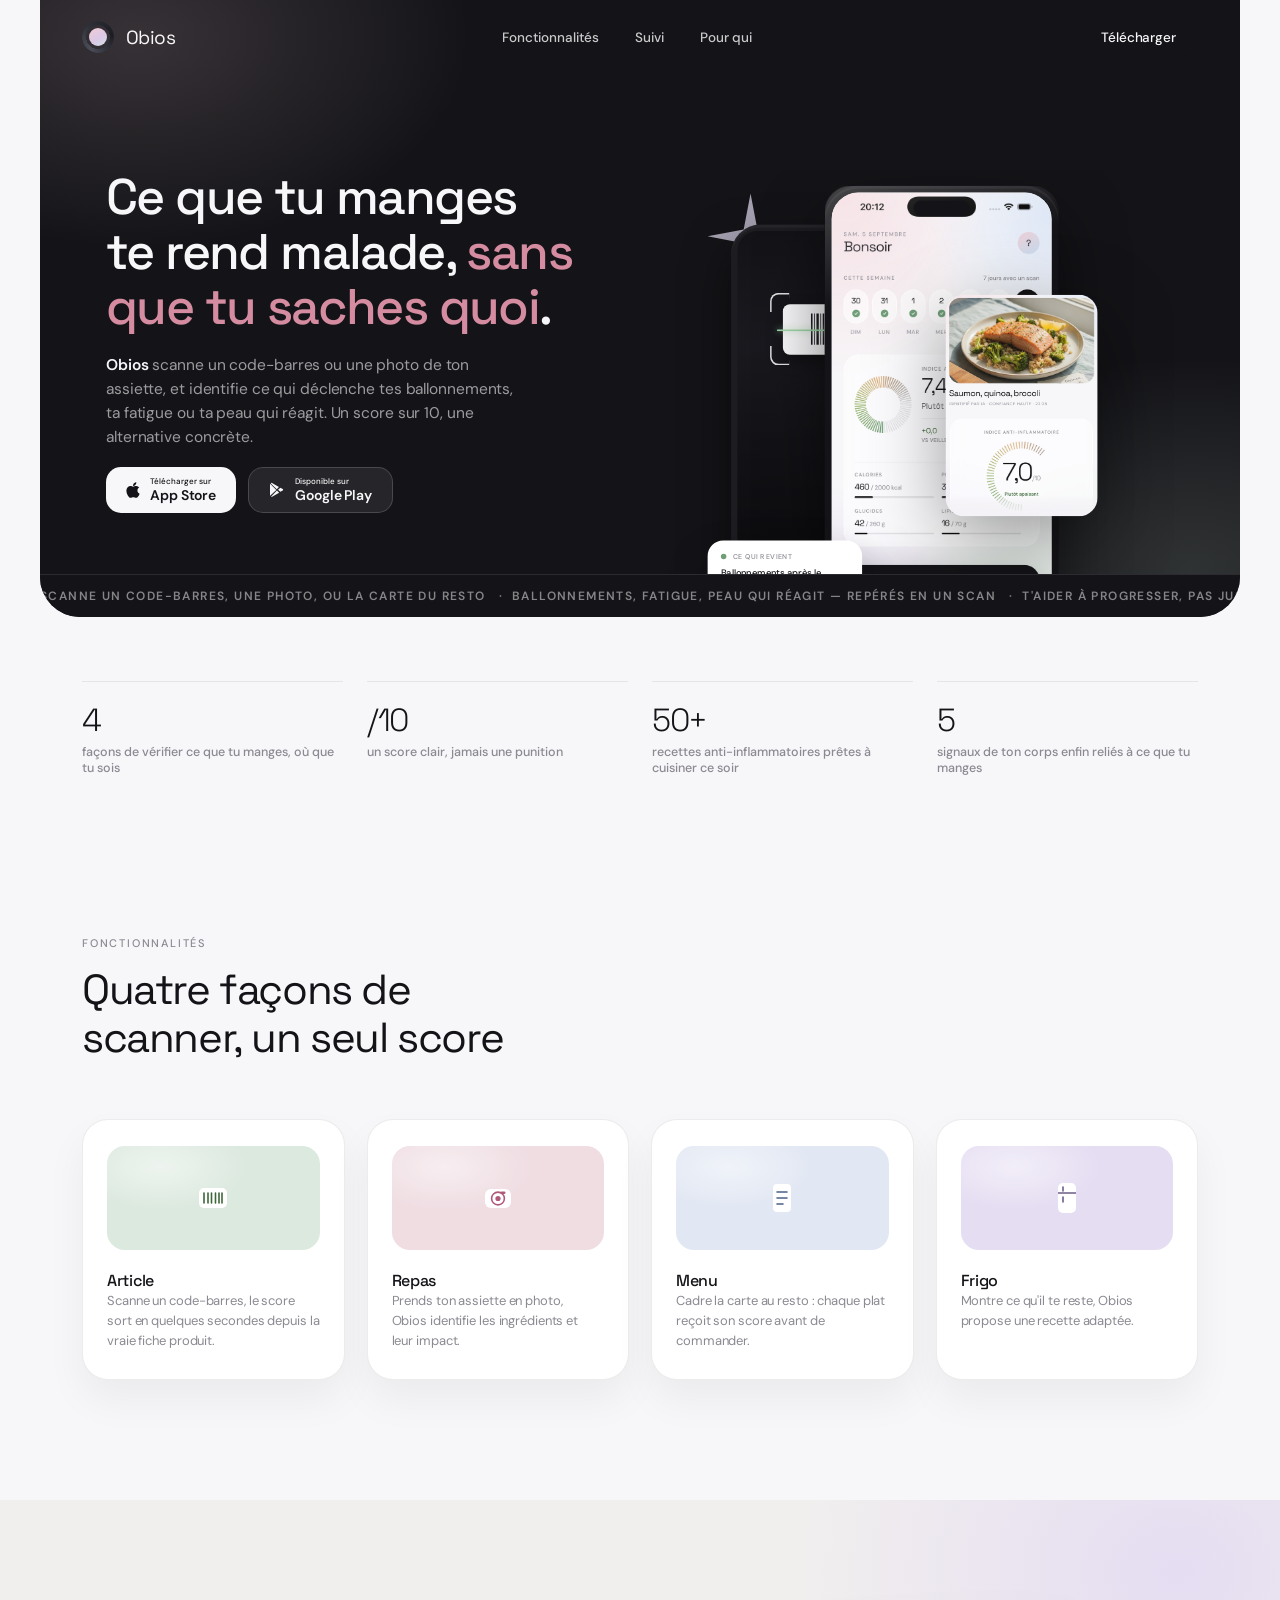
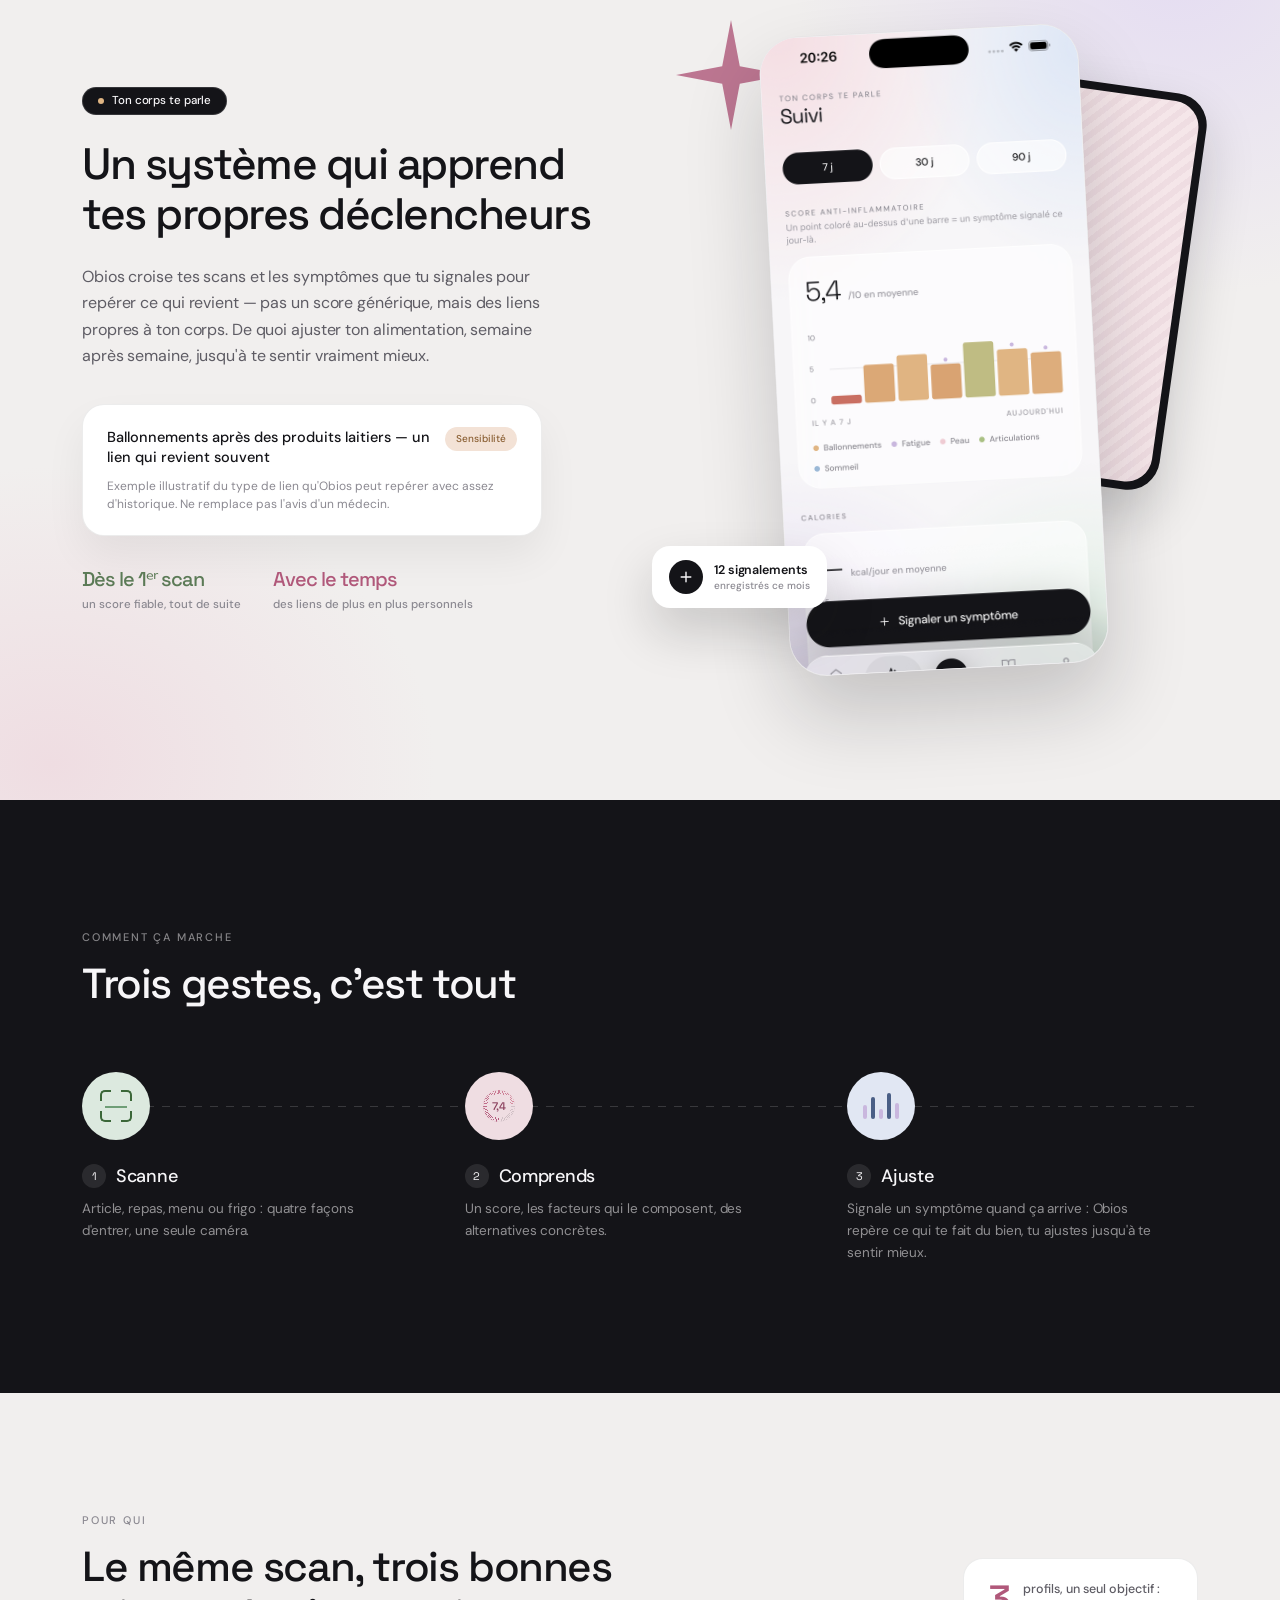
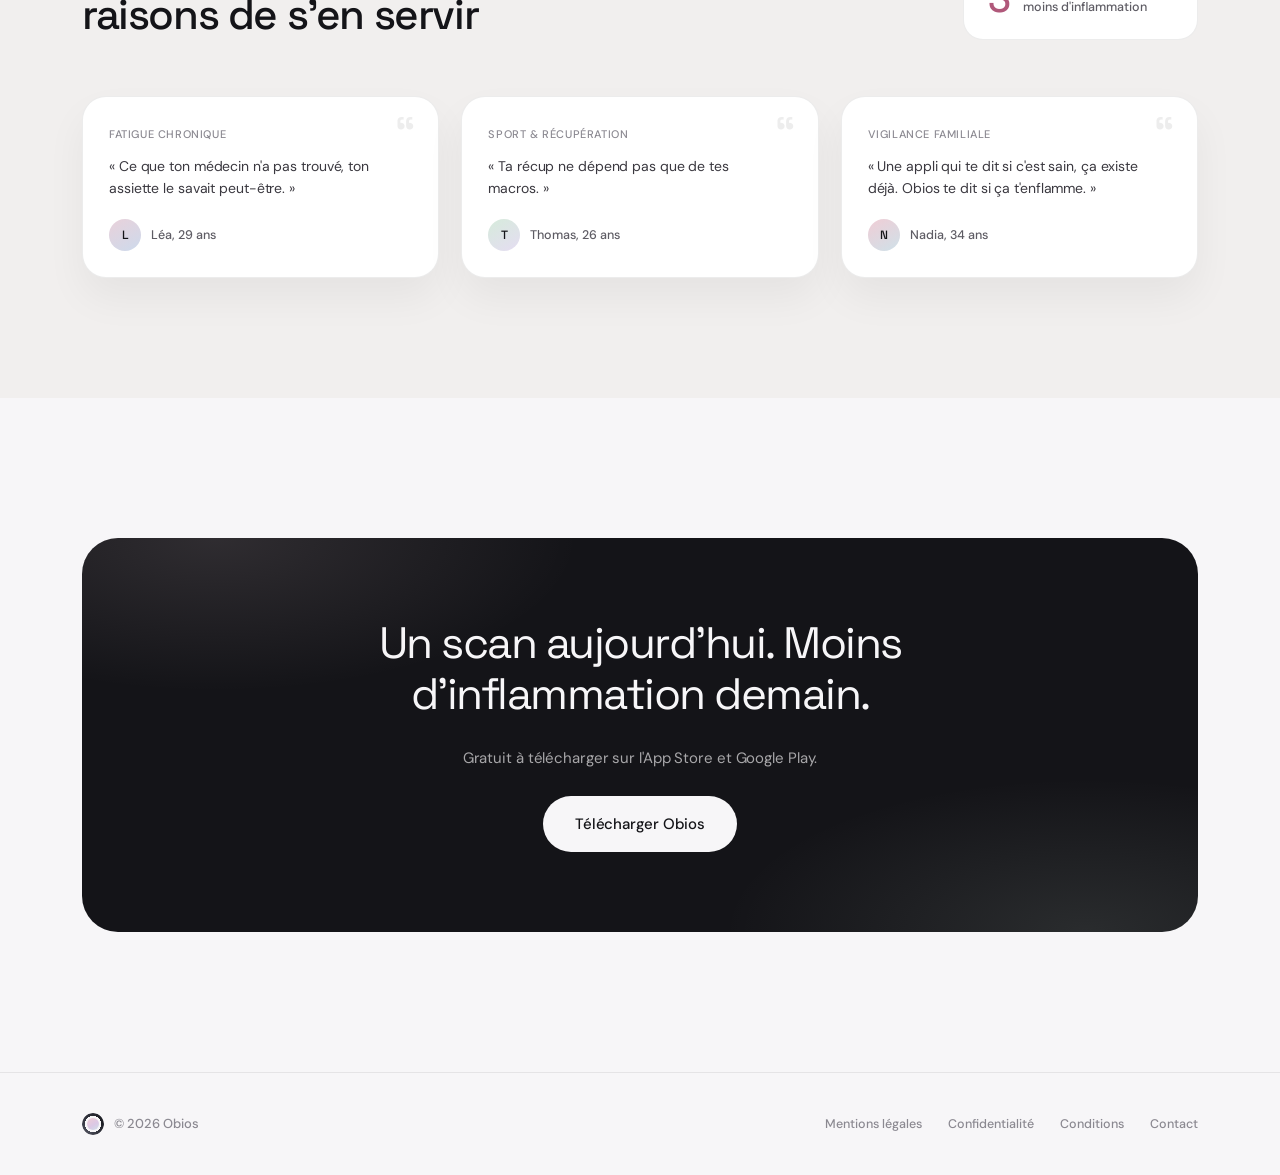
==== commit 0662ef4a: "Corrige le rognage du callout repas (débordait du conteneur) La carte callout dépassait la largeur r" ====
--- a/index.html
+++ b/index.html
@@ -281,7 +281,7 @@
               <div style="position:absolute;inset:0;border-radius:34px;background:linear-gradient(160deg, rgba(255,255,255,.22) 0%, rgba(255,255,255,0) 22%);pointer-events:none;"></div>
             </div>
 
-            <div style="position:absolute;left:380px;top:150px;width:230px;z-index:4;filter:drop-shadow(0 30px 50px rgba(0,0,0,.4));">
+            <div style="position:absolute;left:305px;top:160px;width:195px;z-index:4;filter:drop-shadow(0 30px 50px rgba(0,0,0,.4));">
               <img src="[data-uri]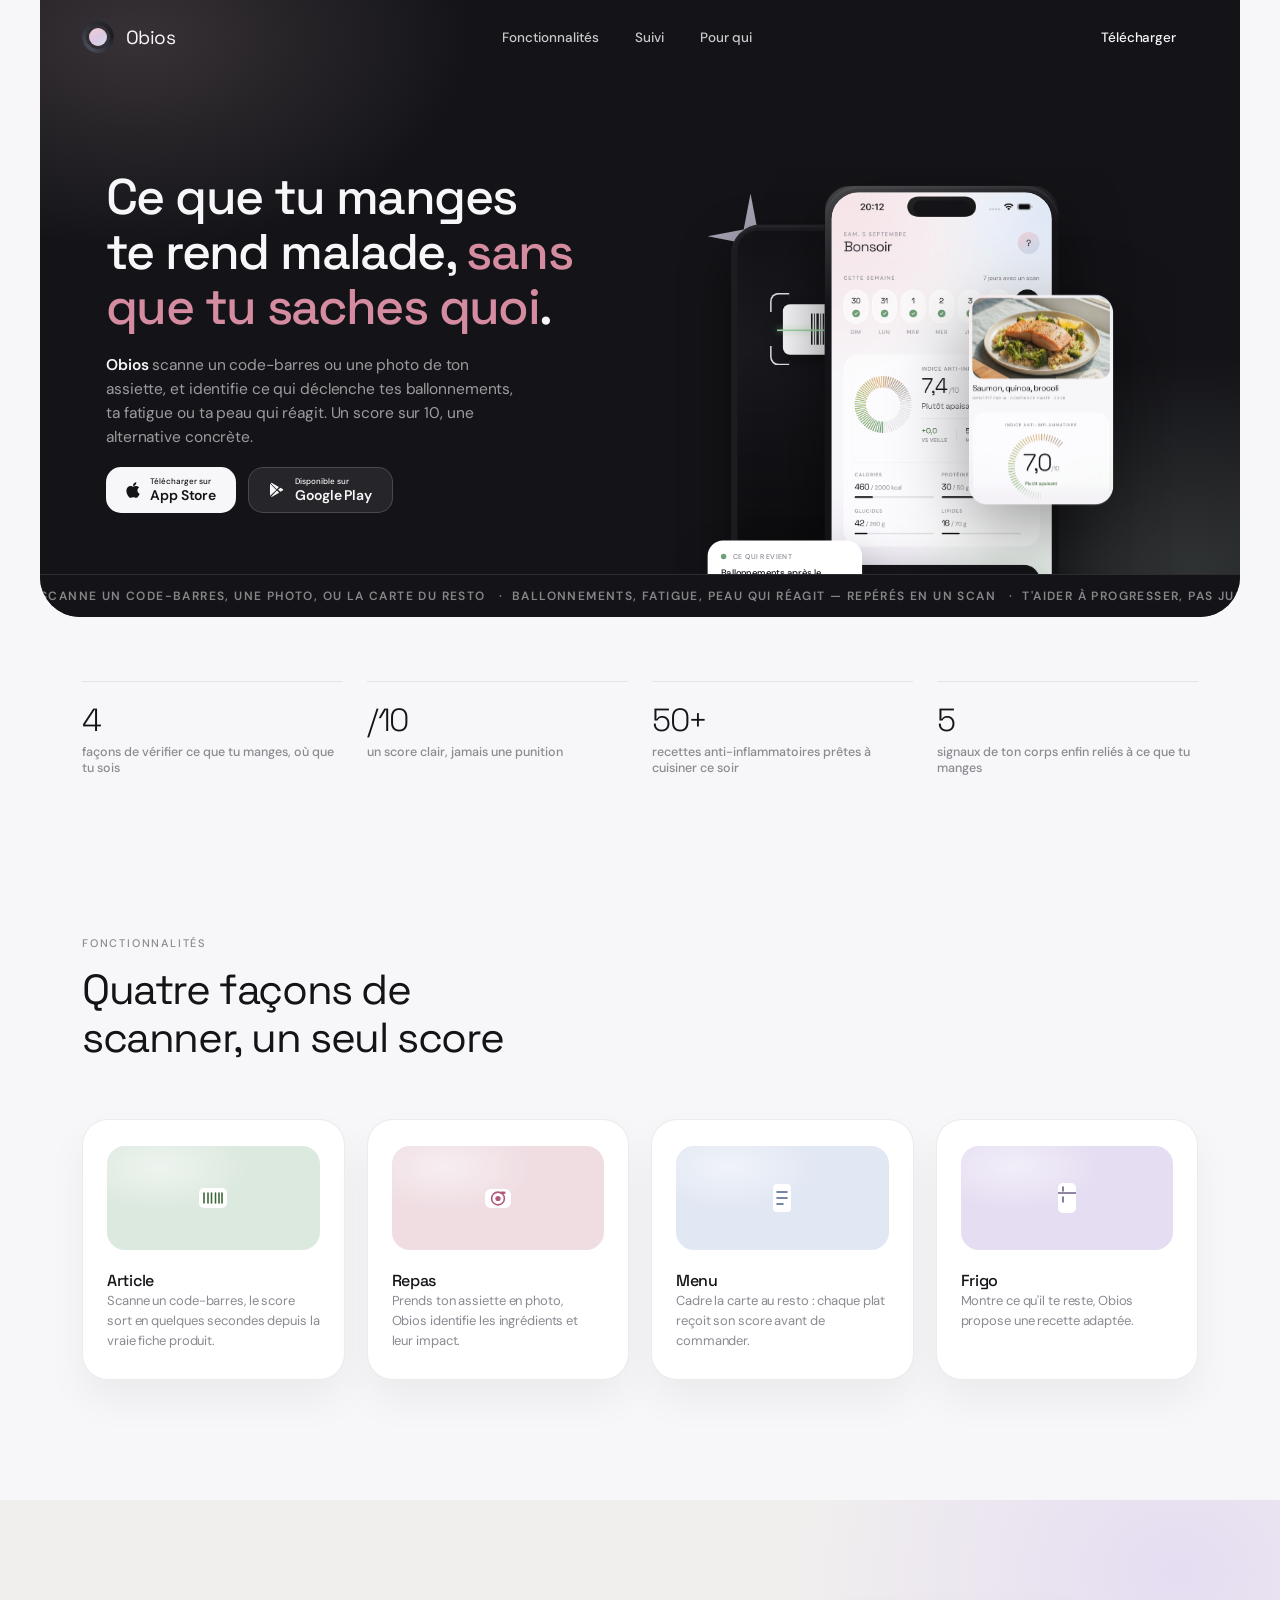
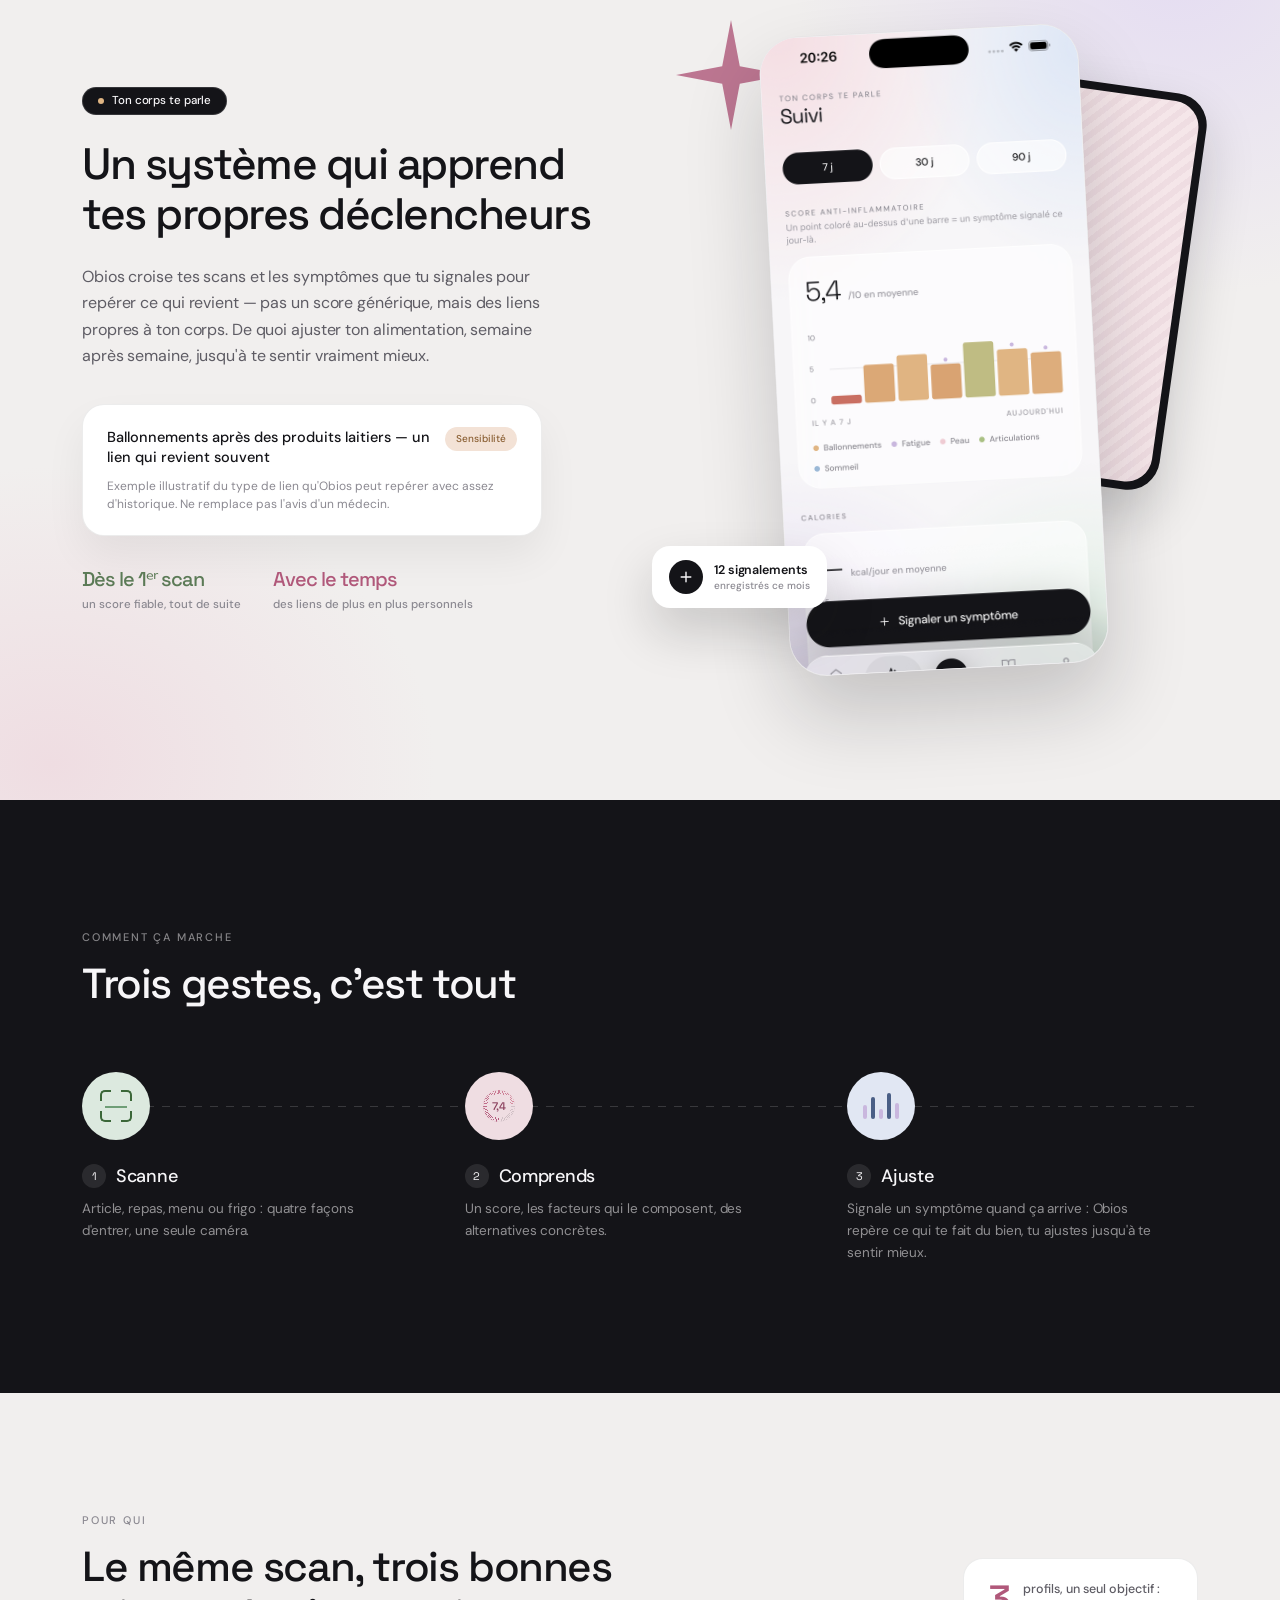
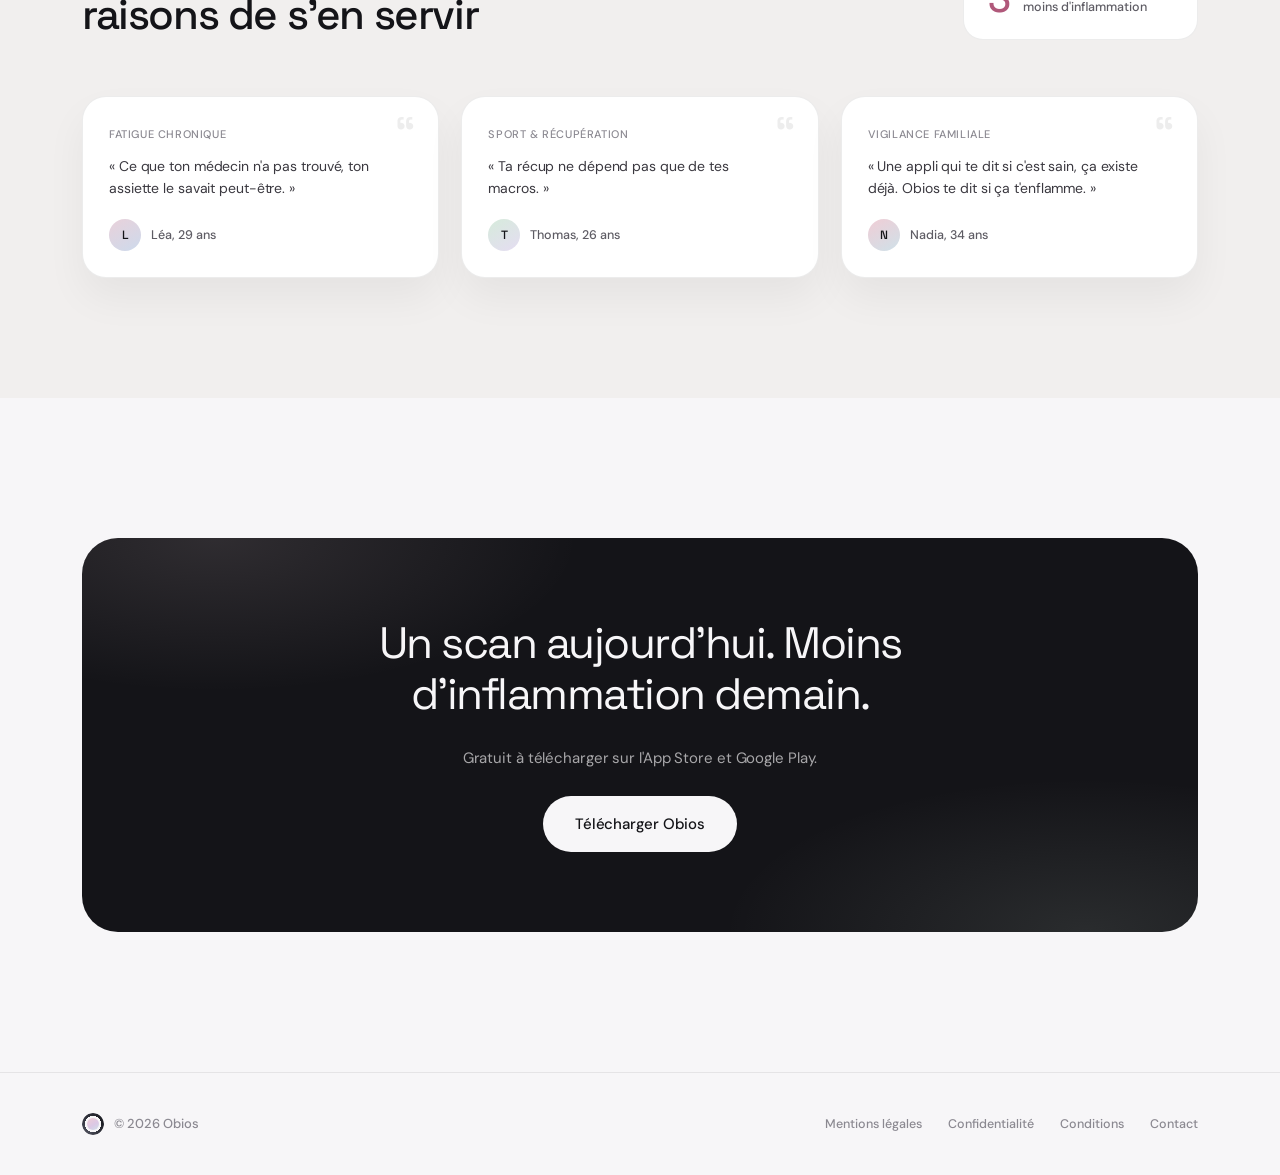
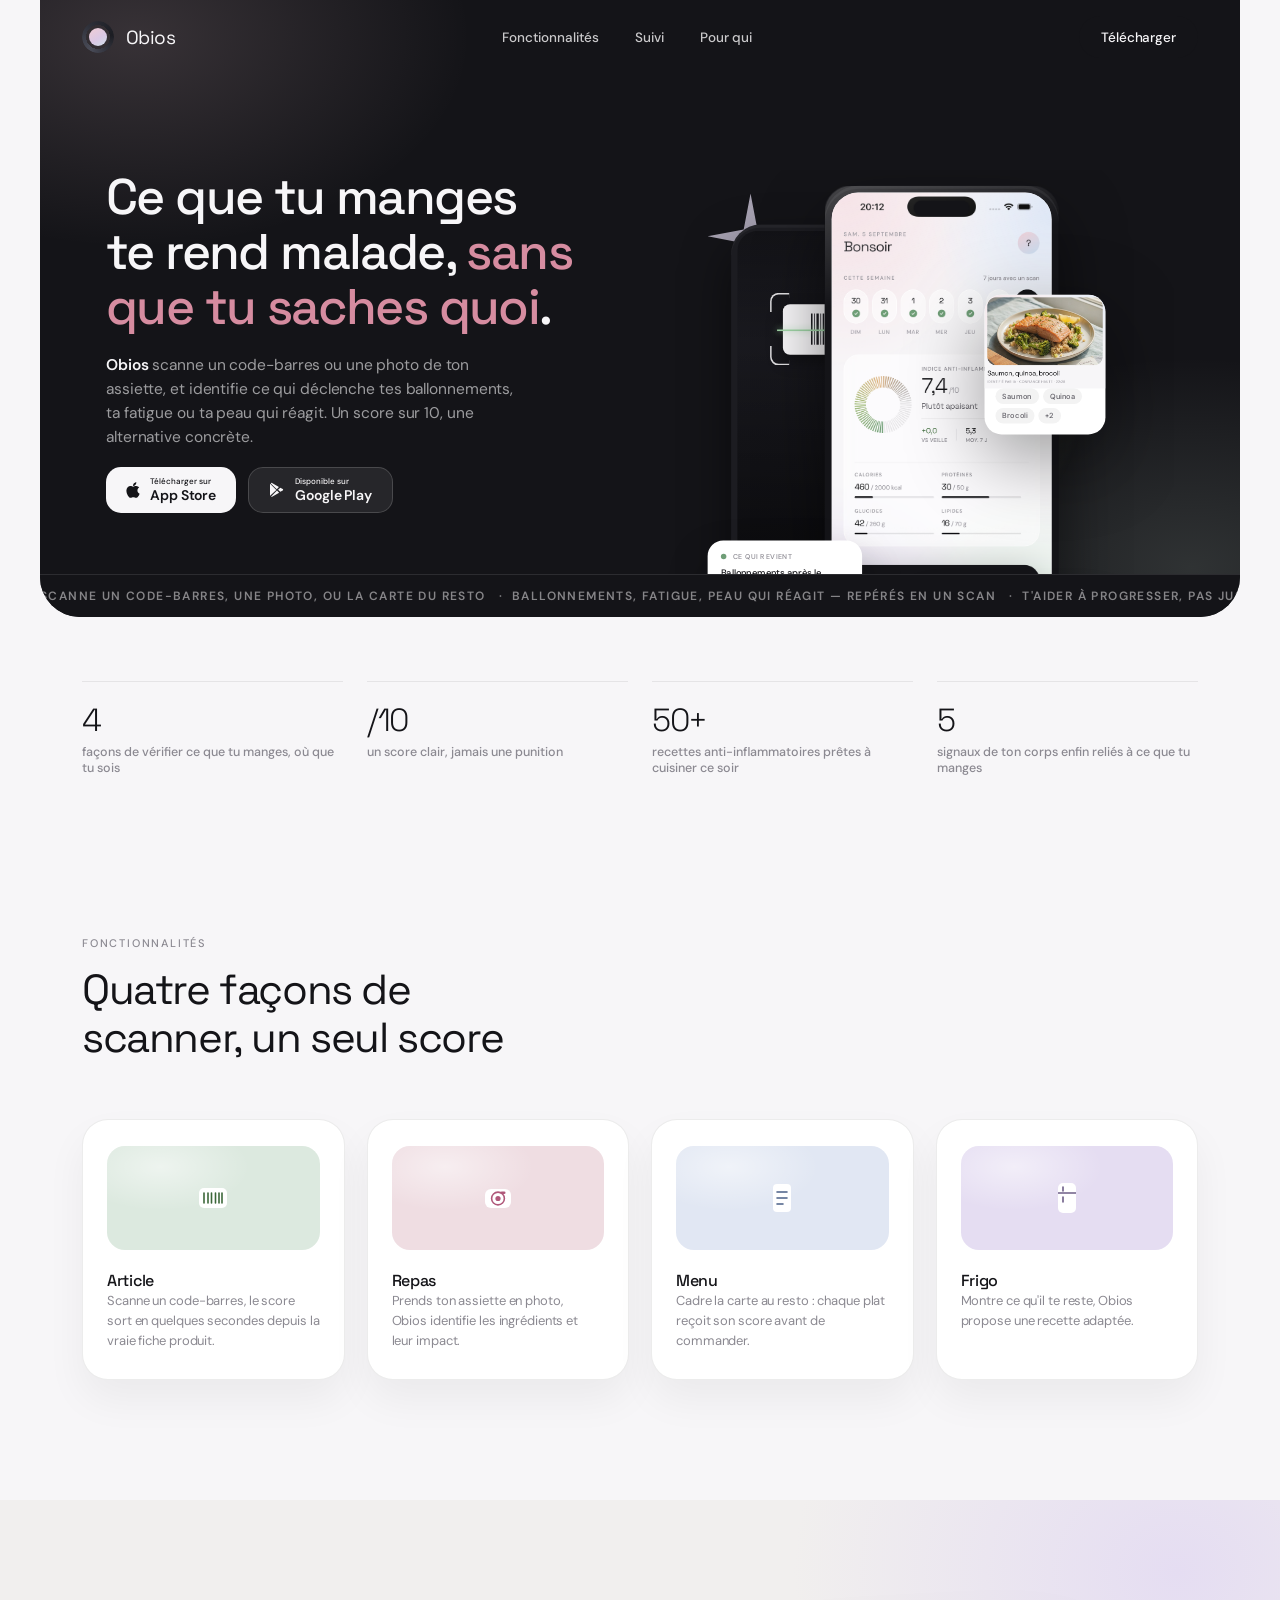
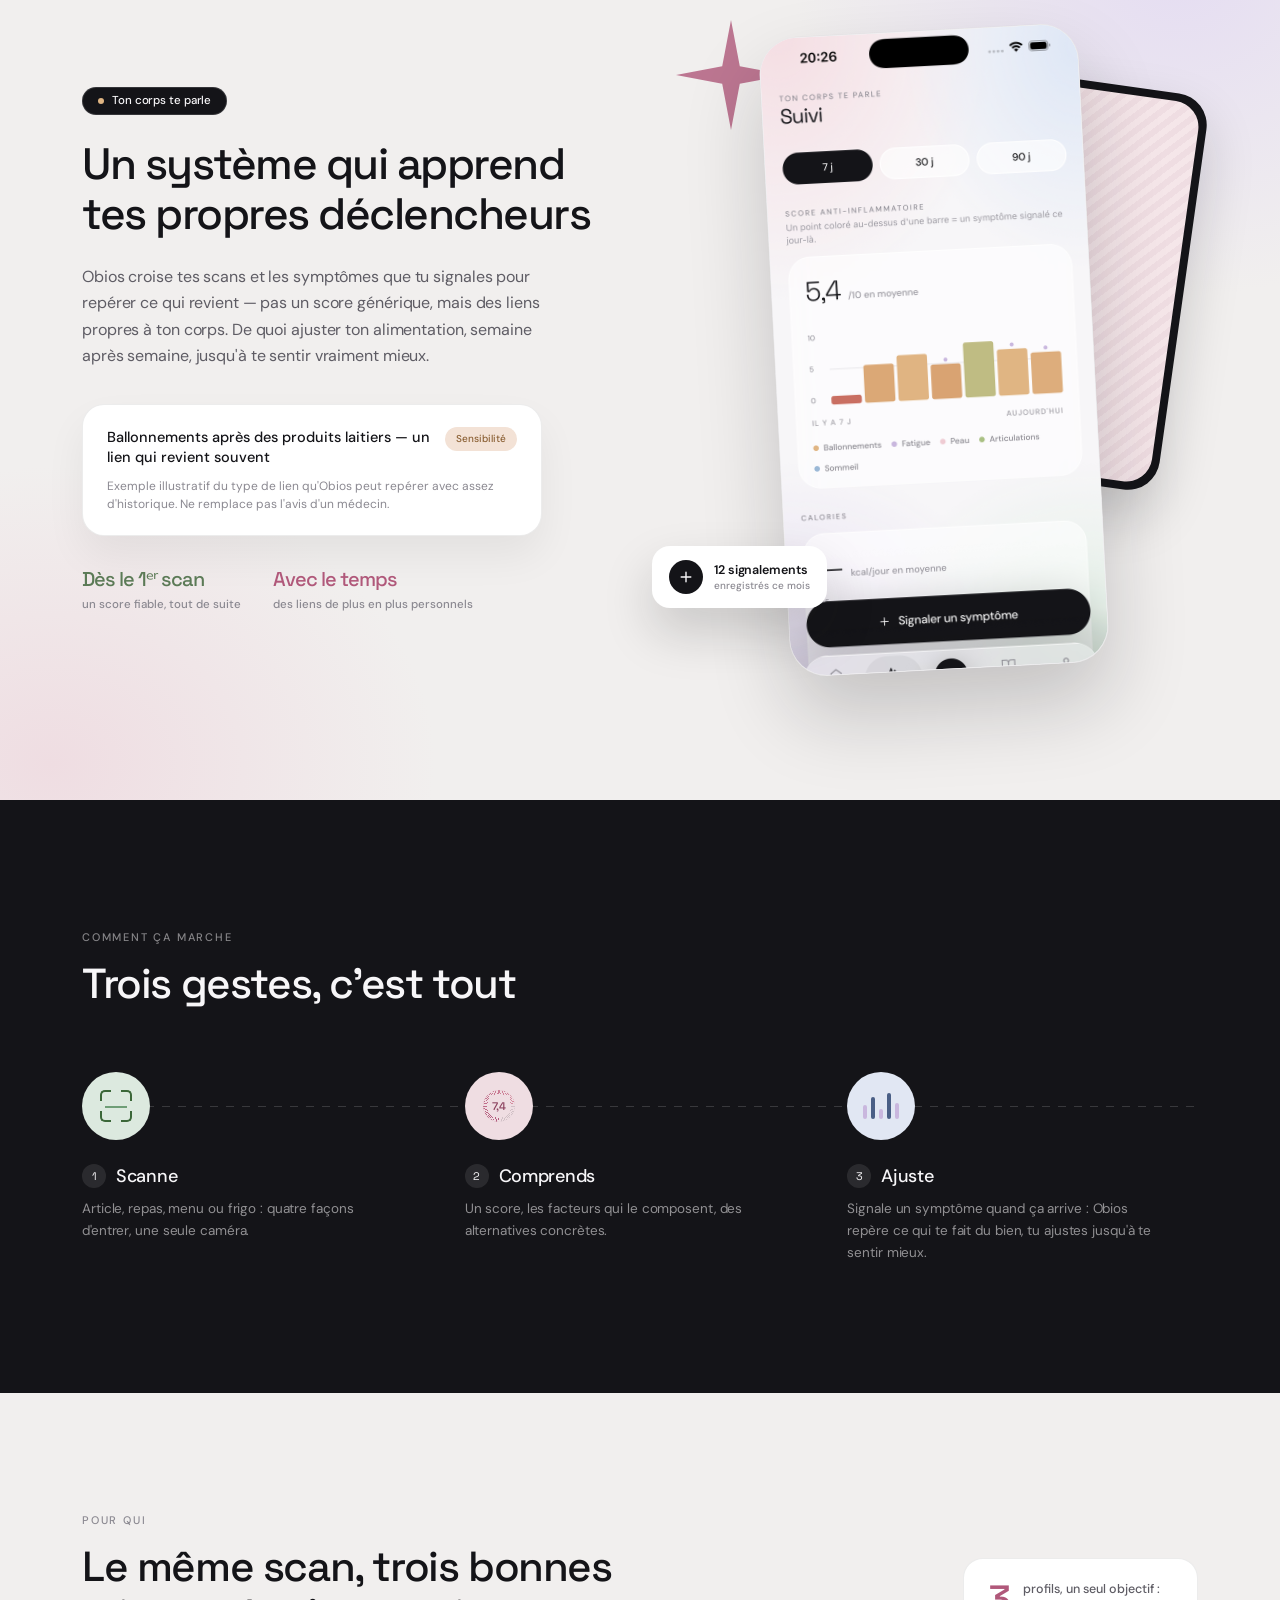
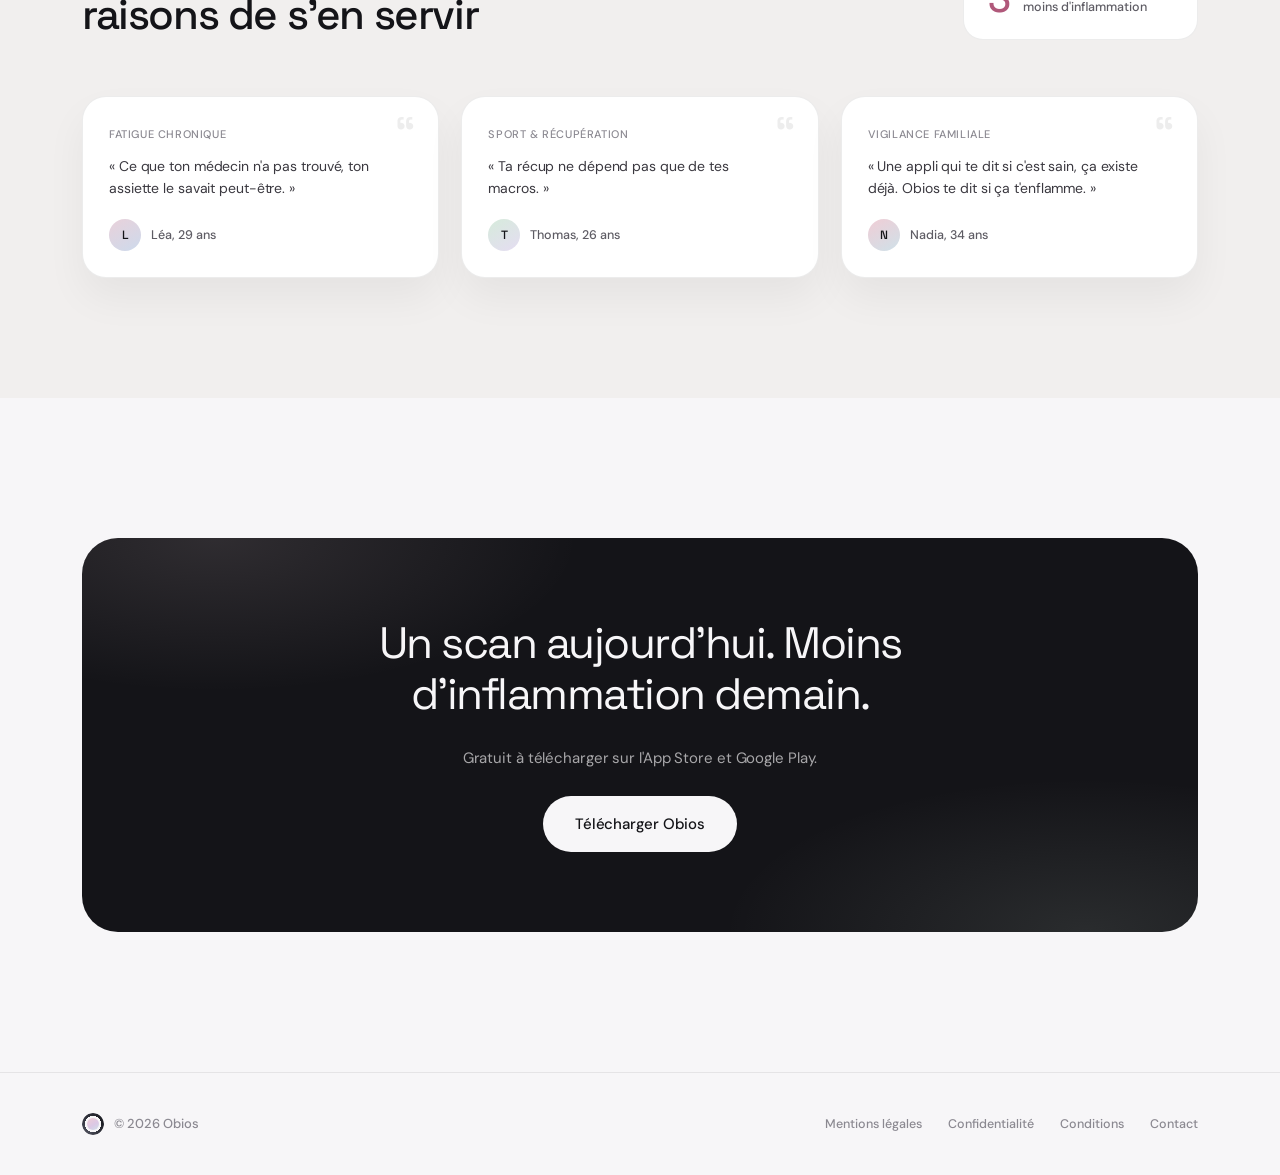
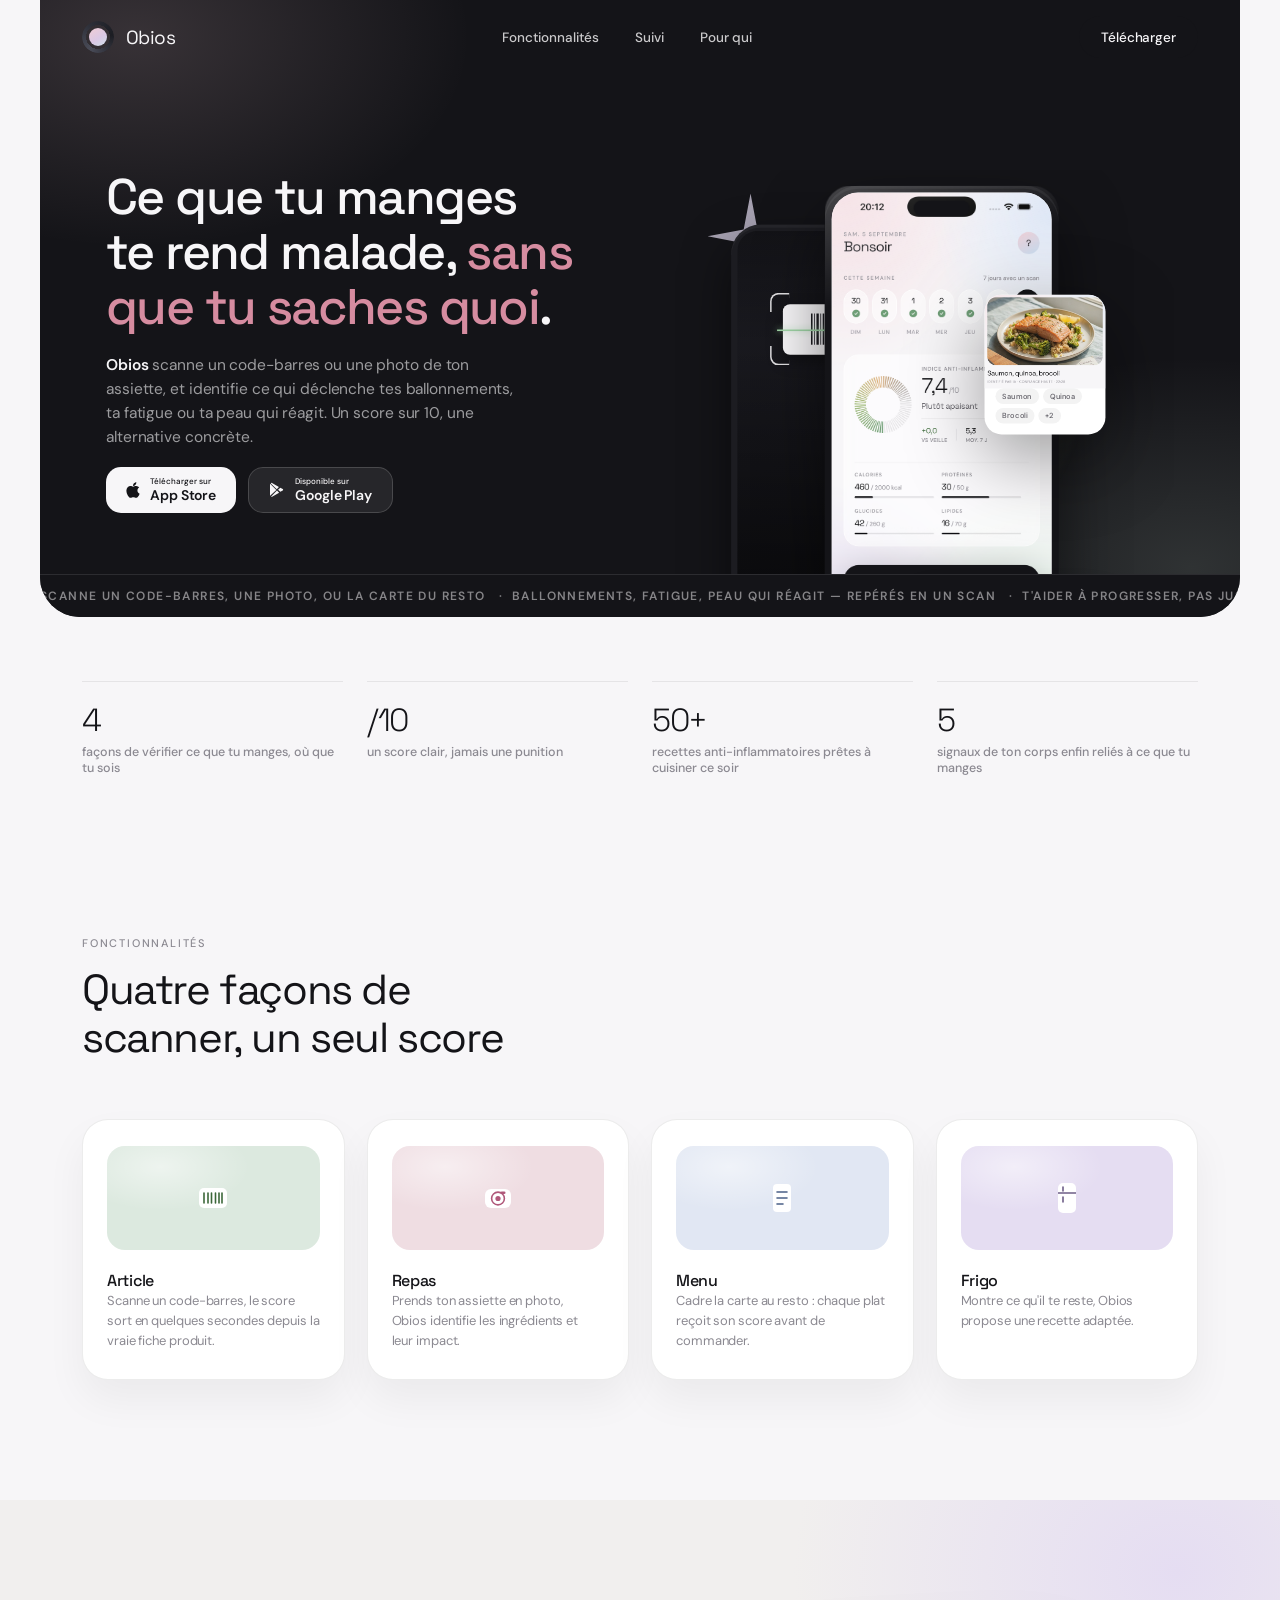
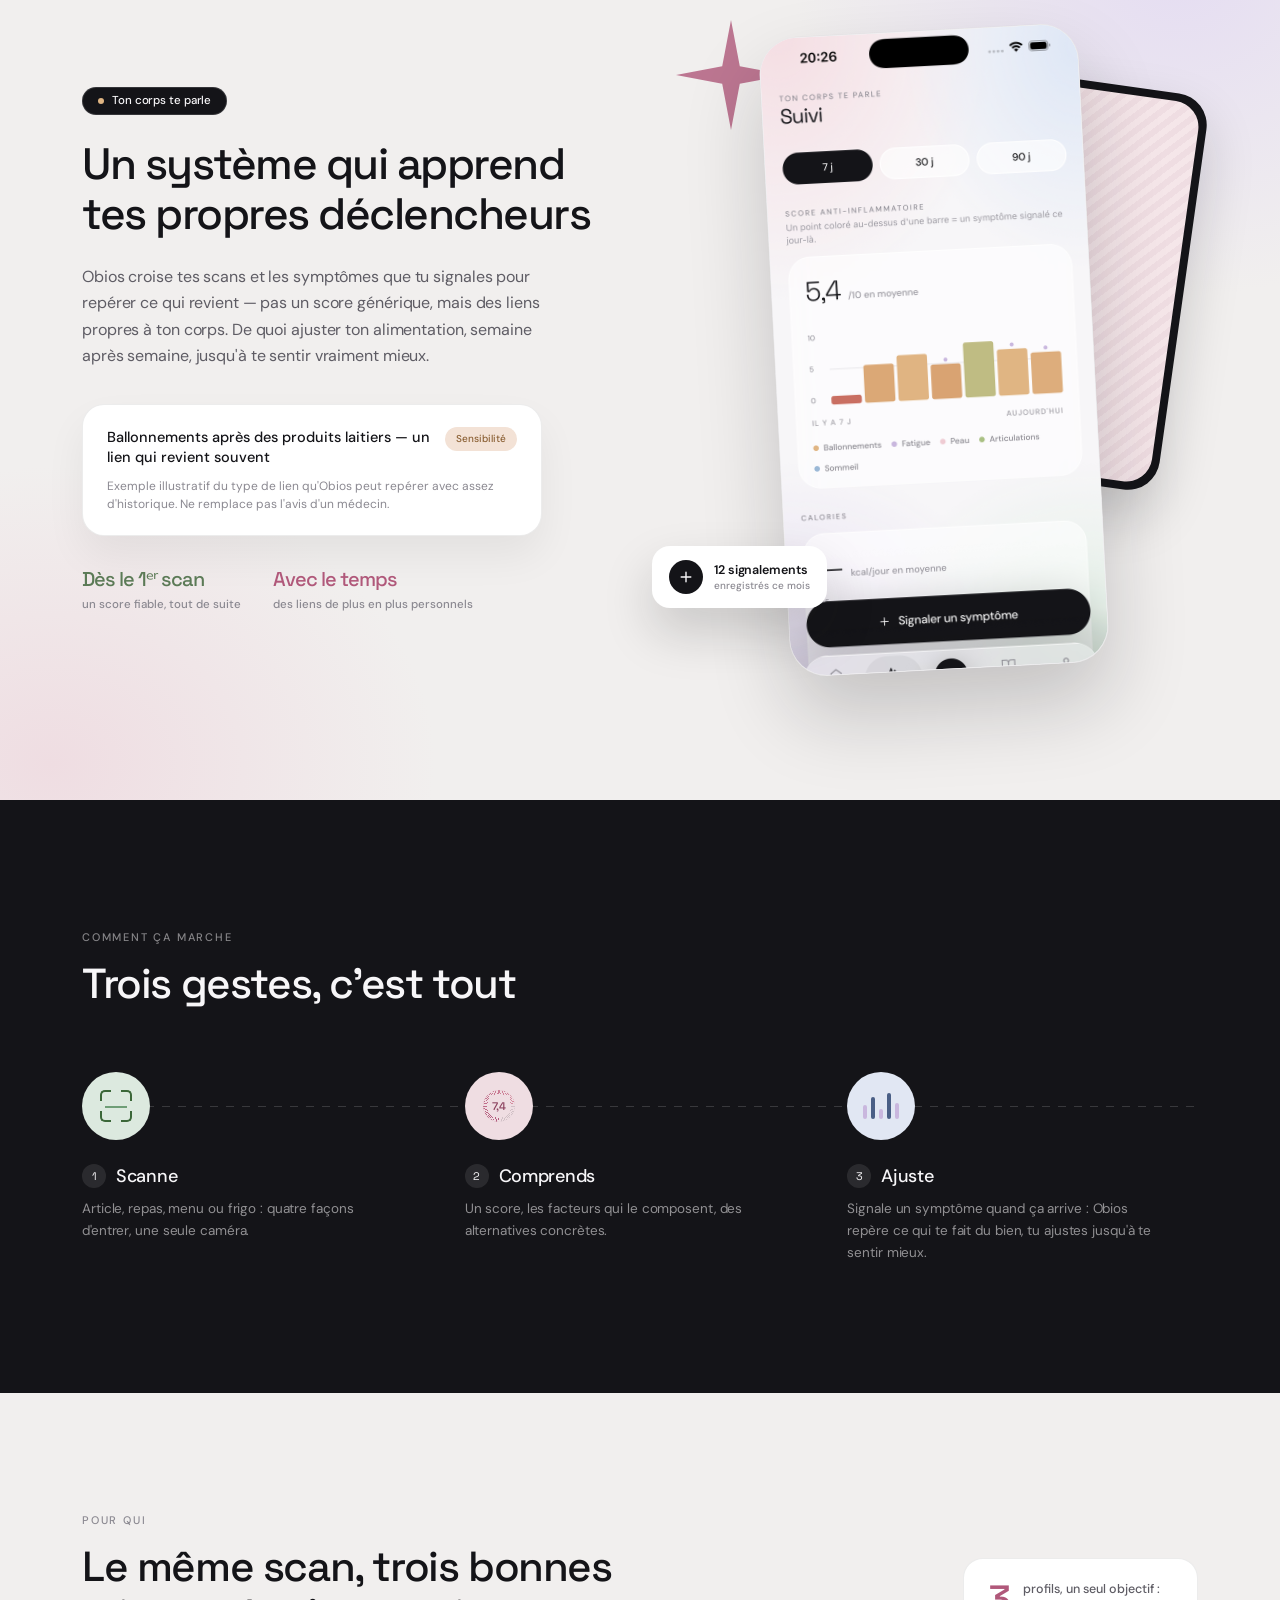
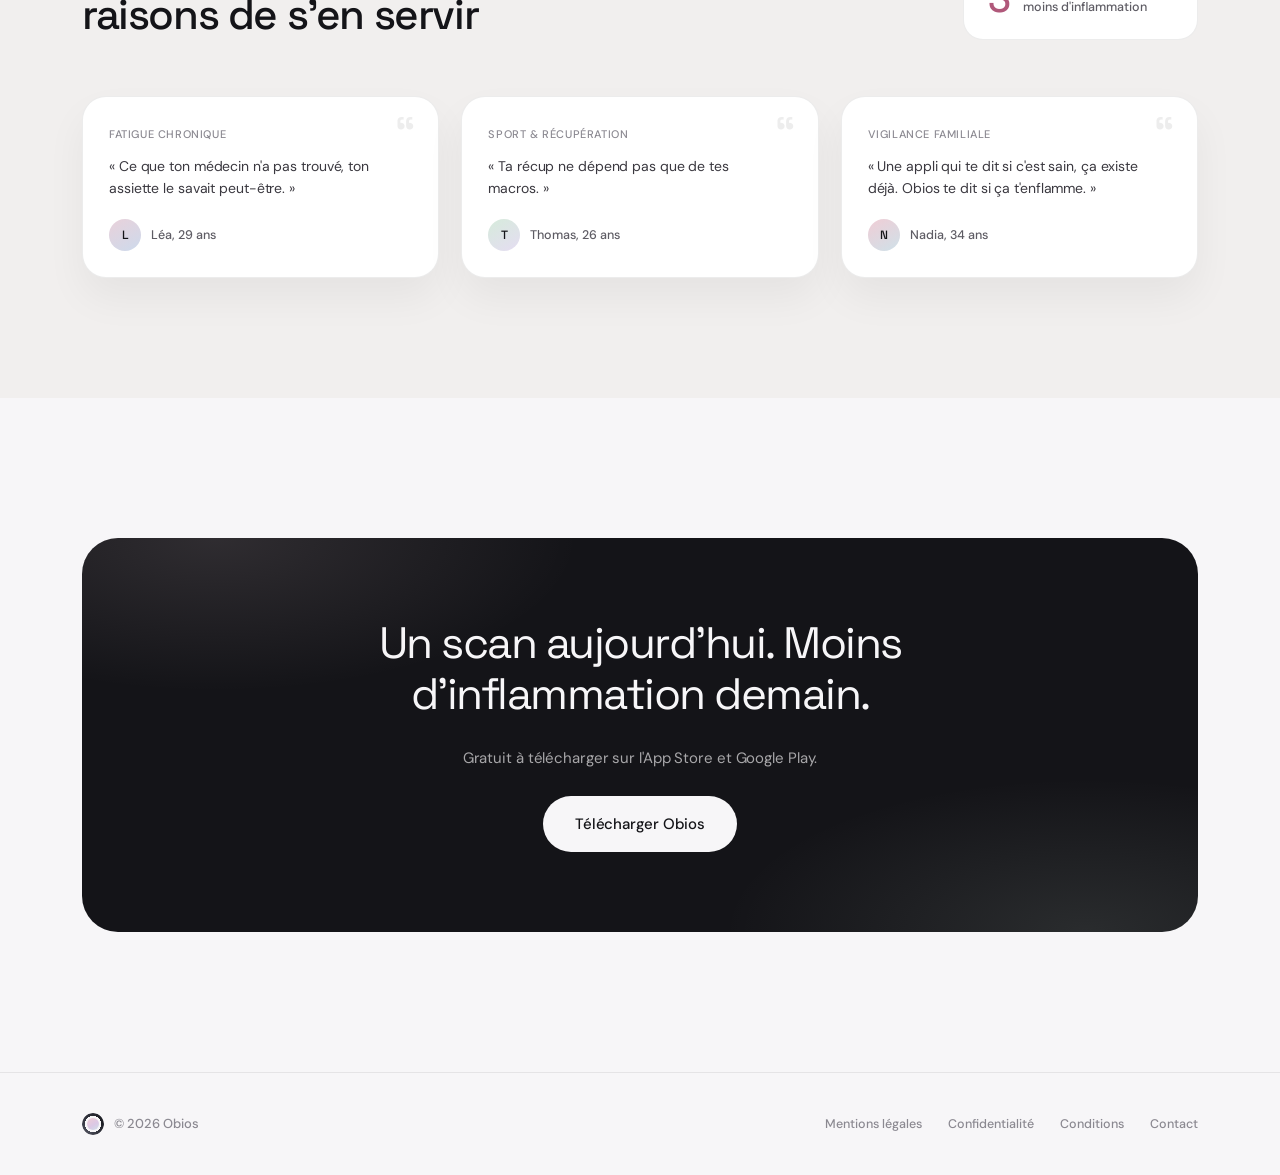
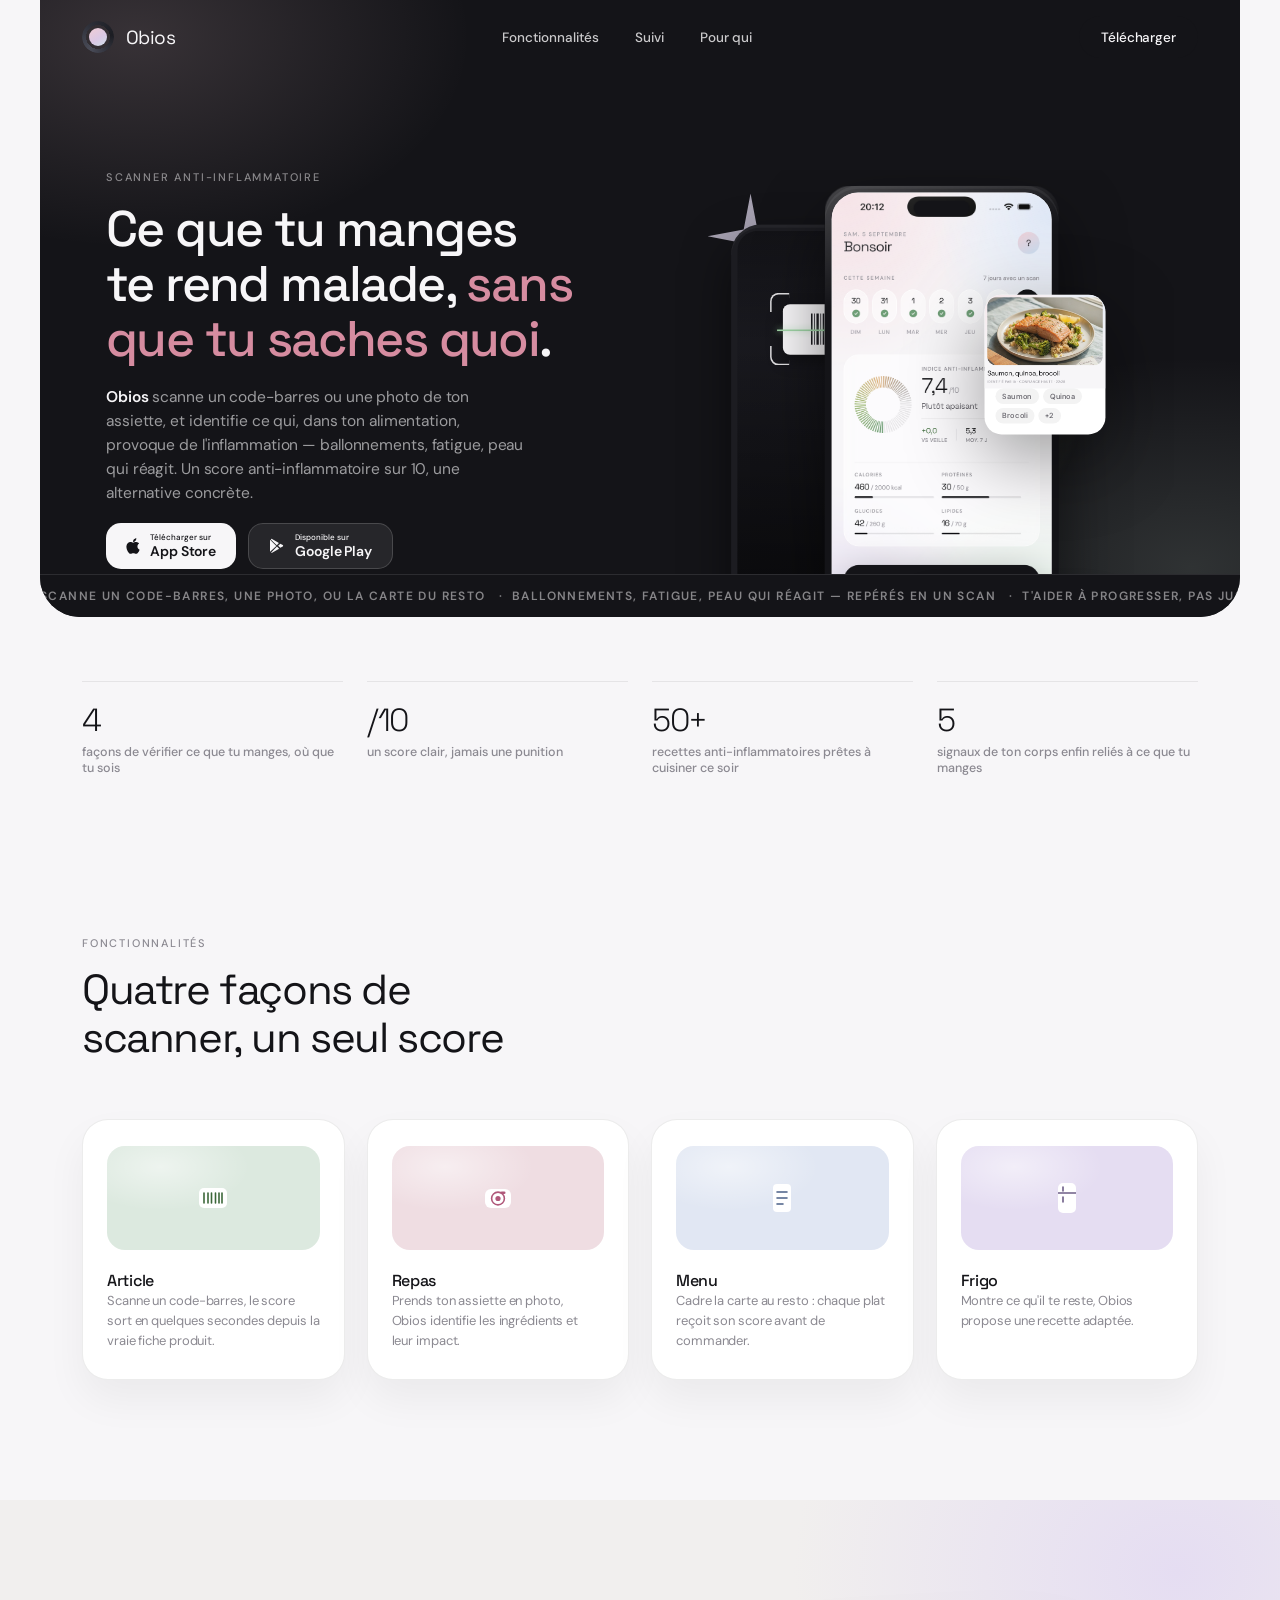
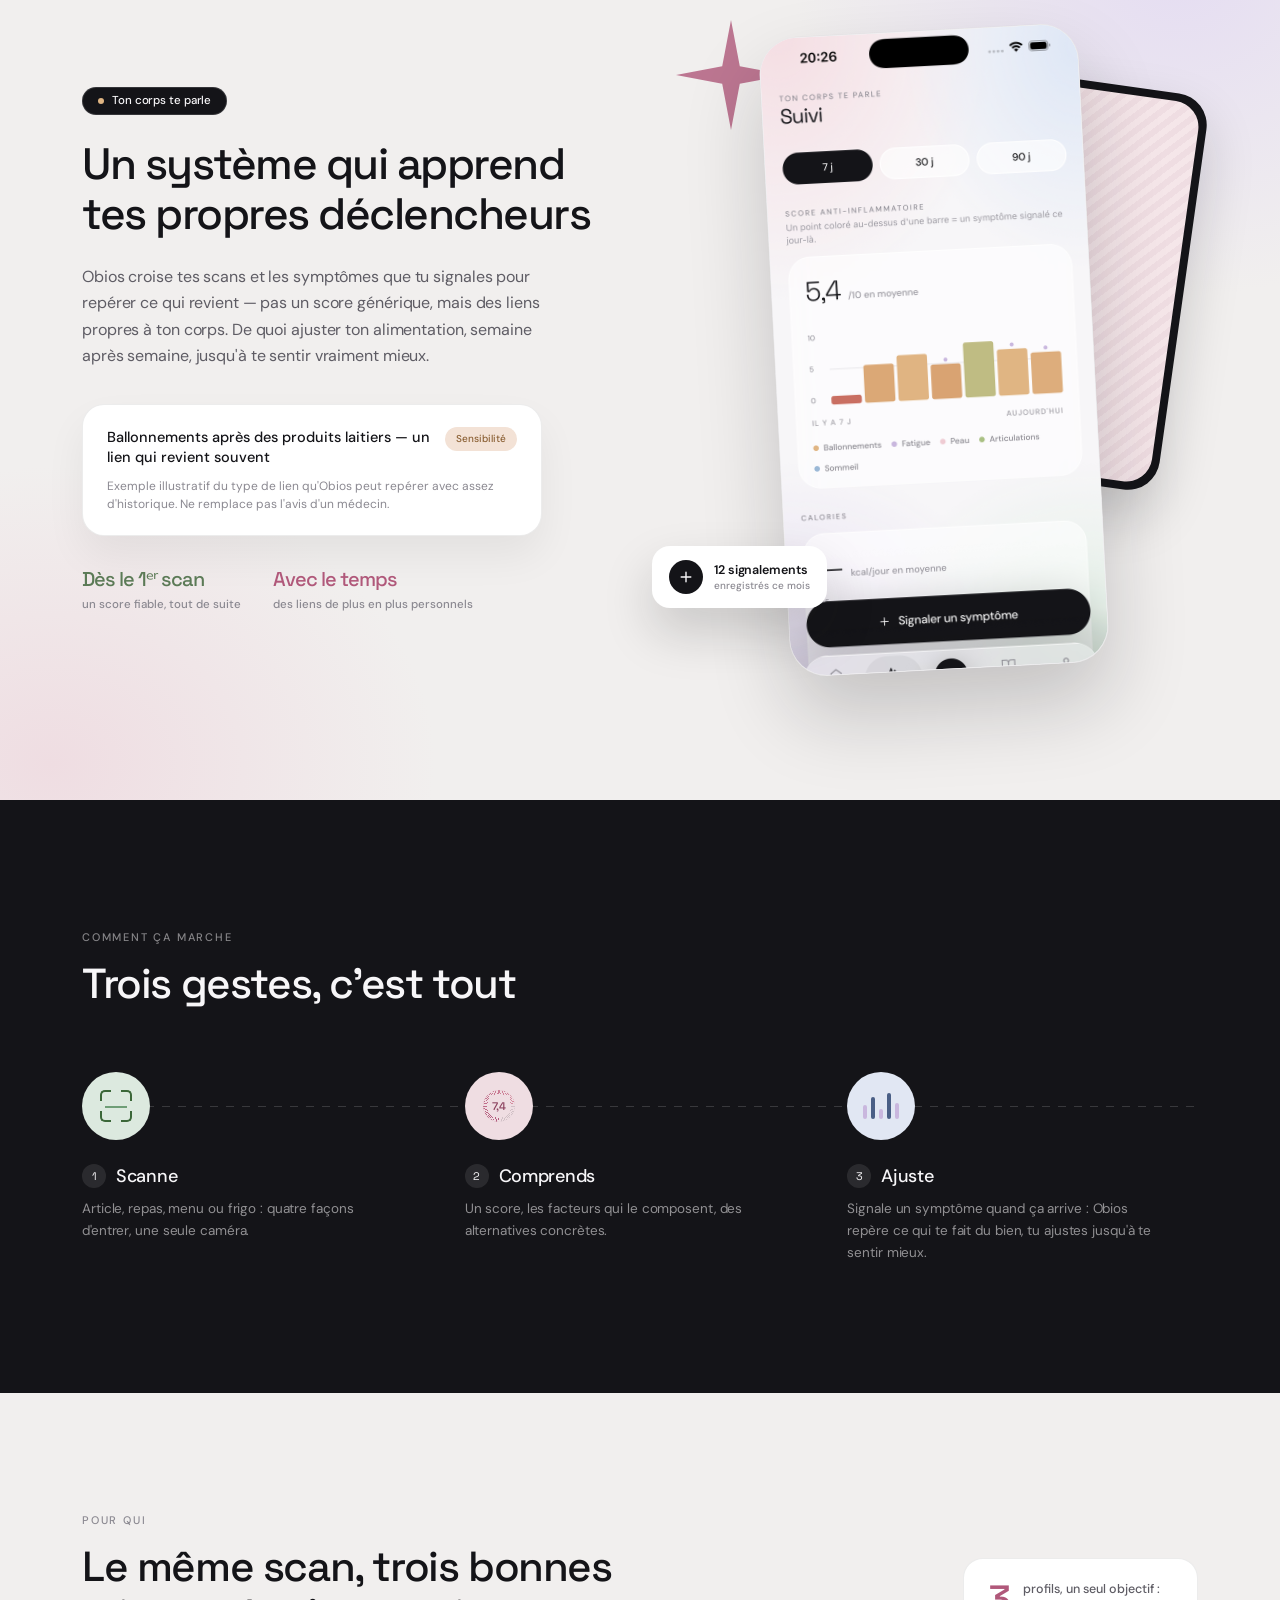
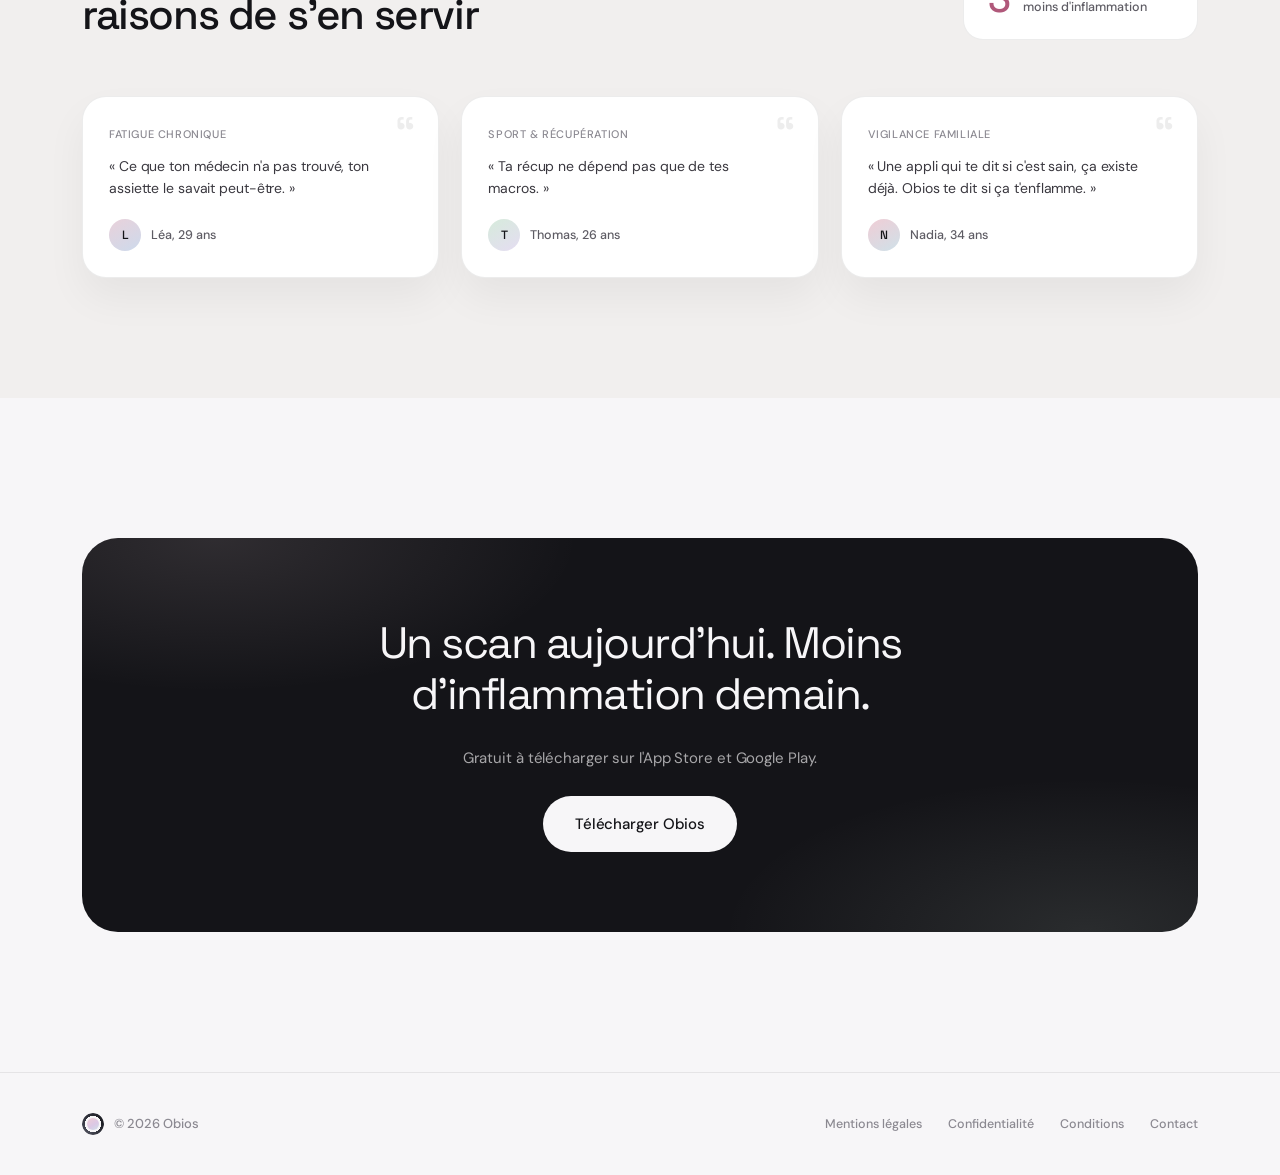
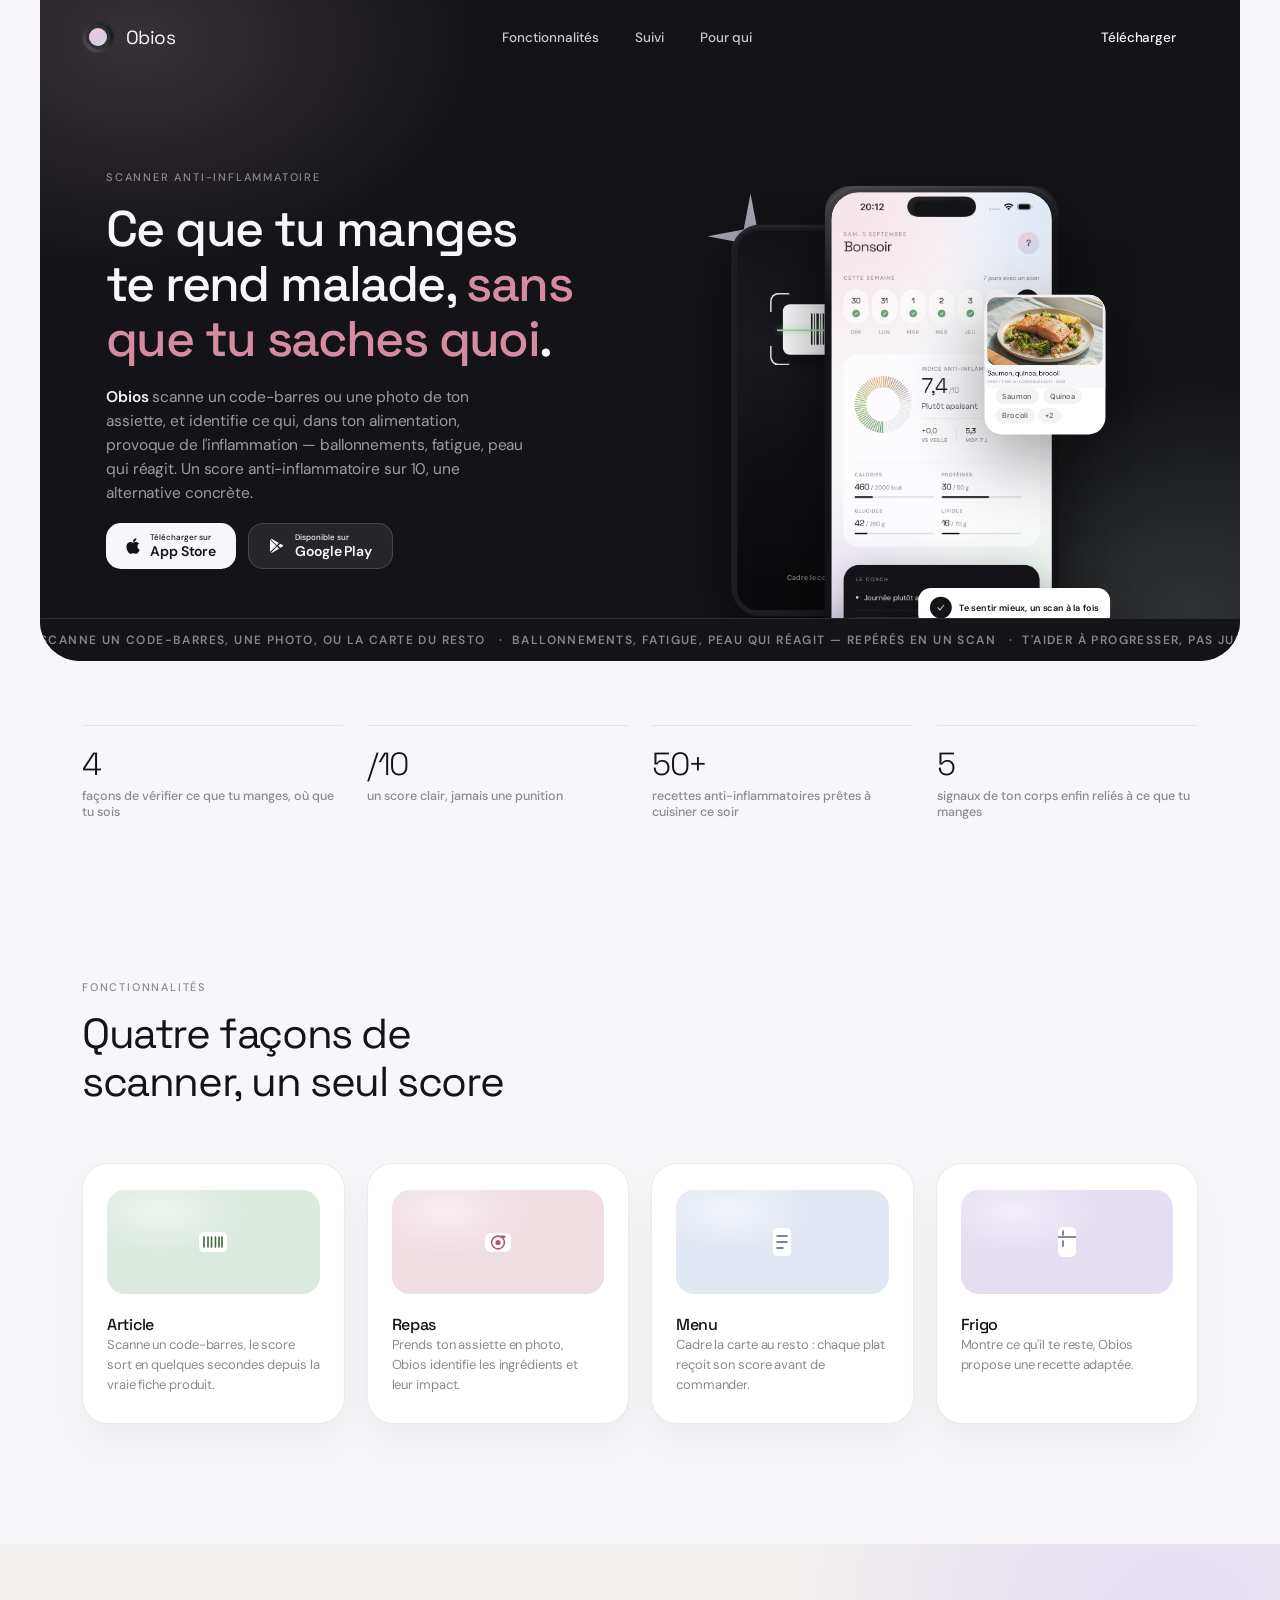
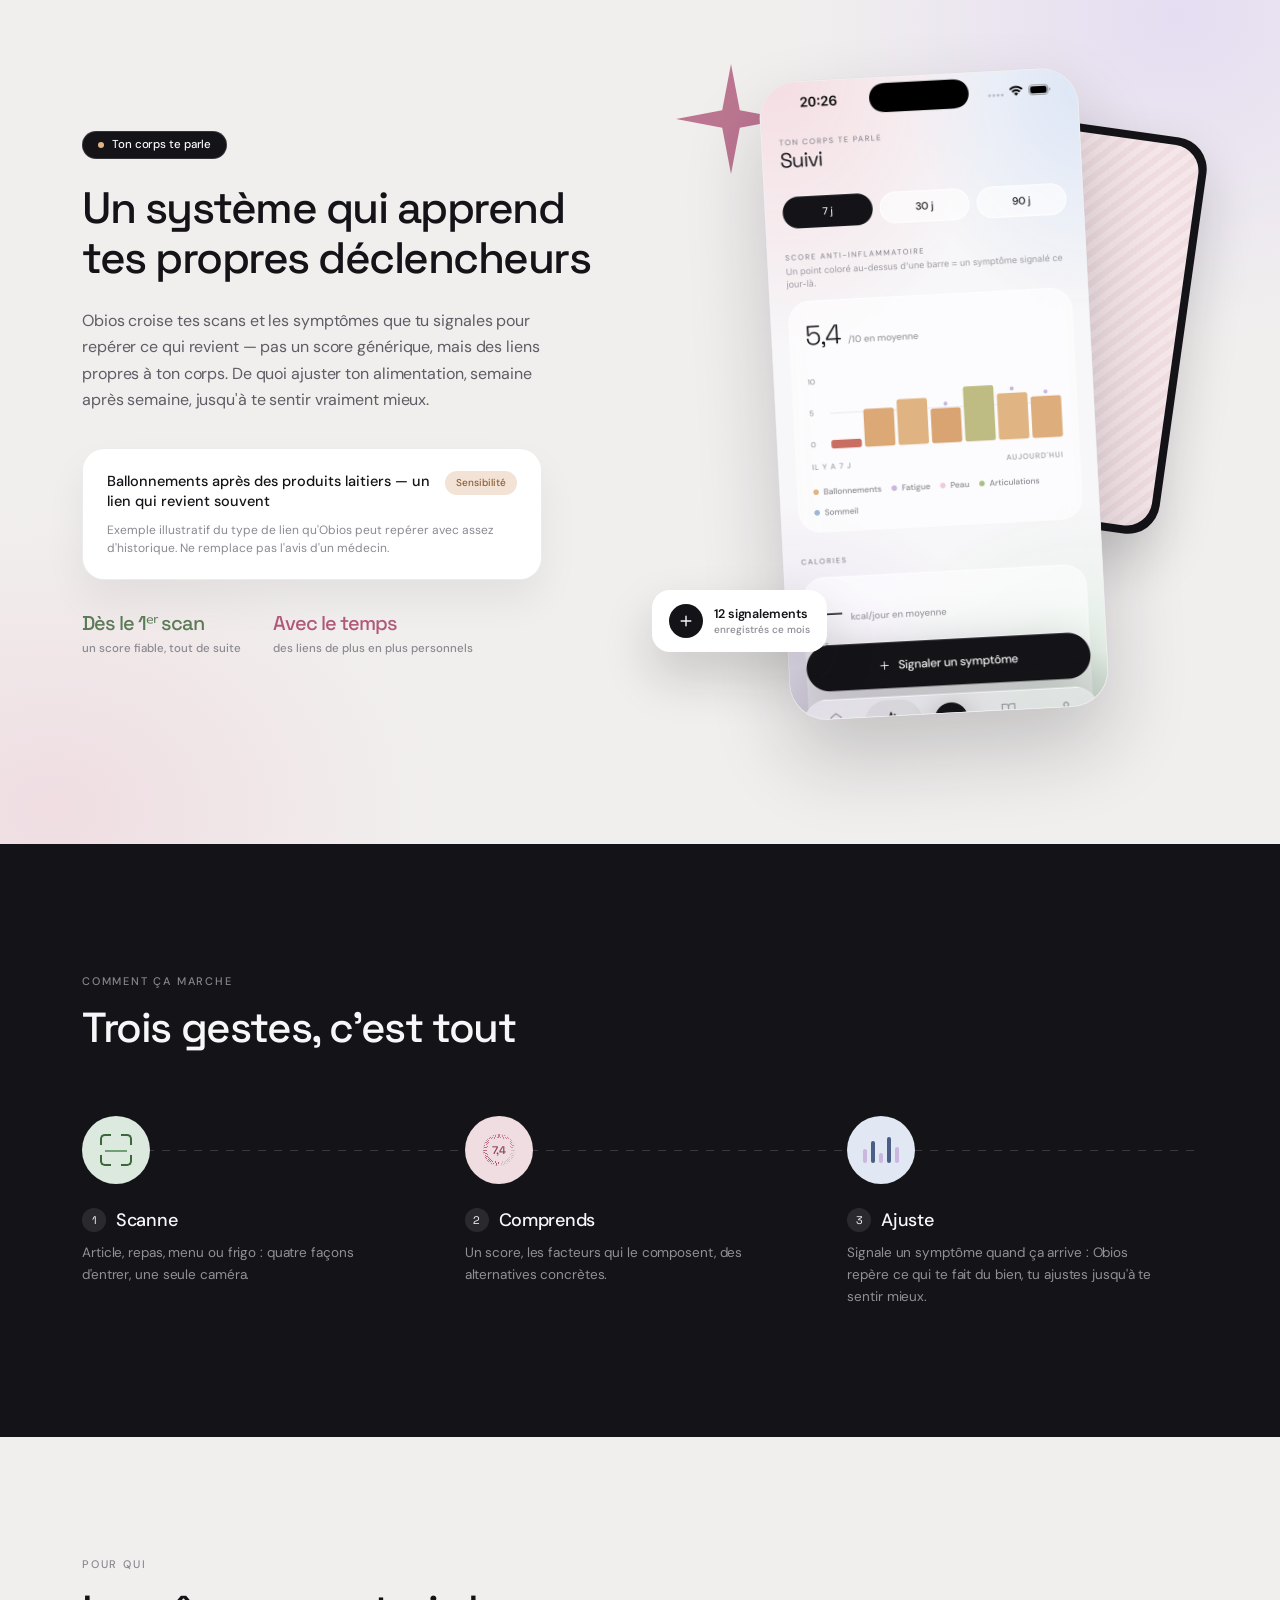
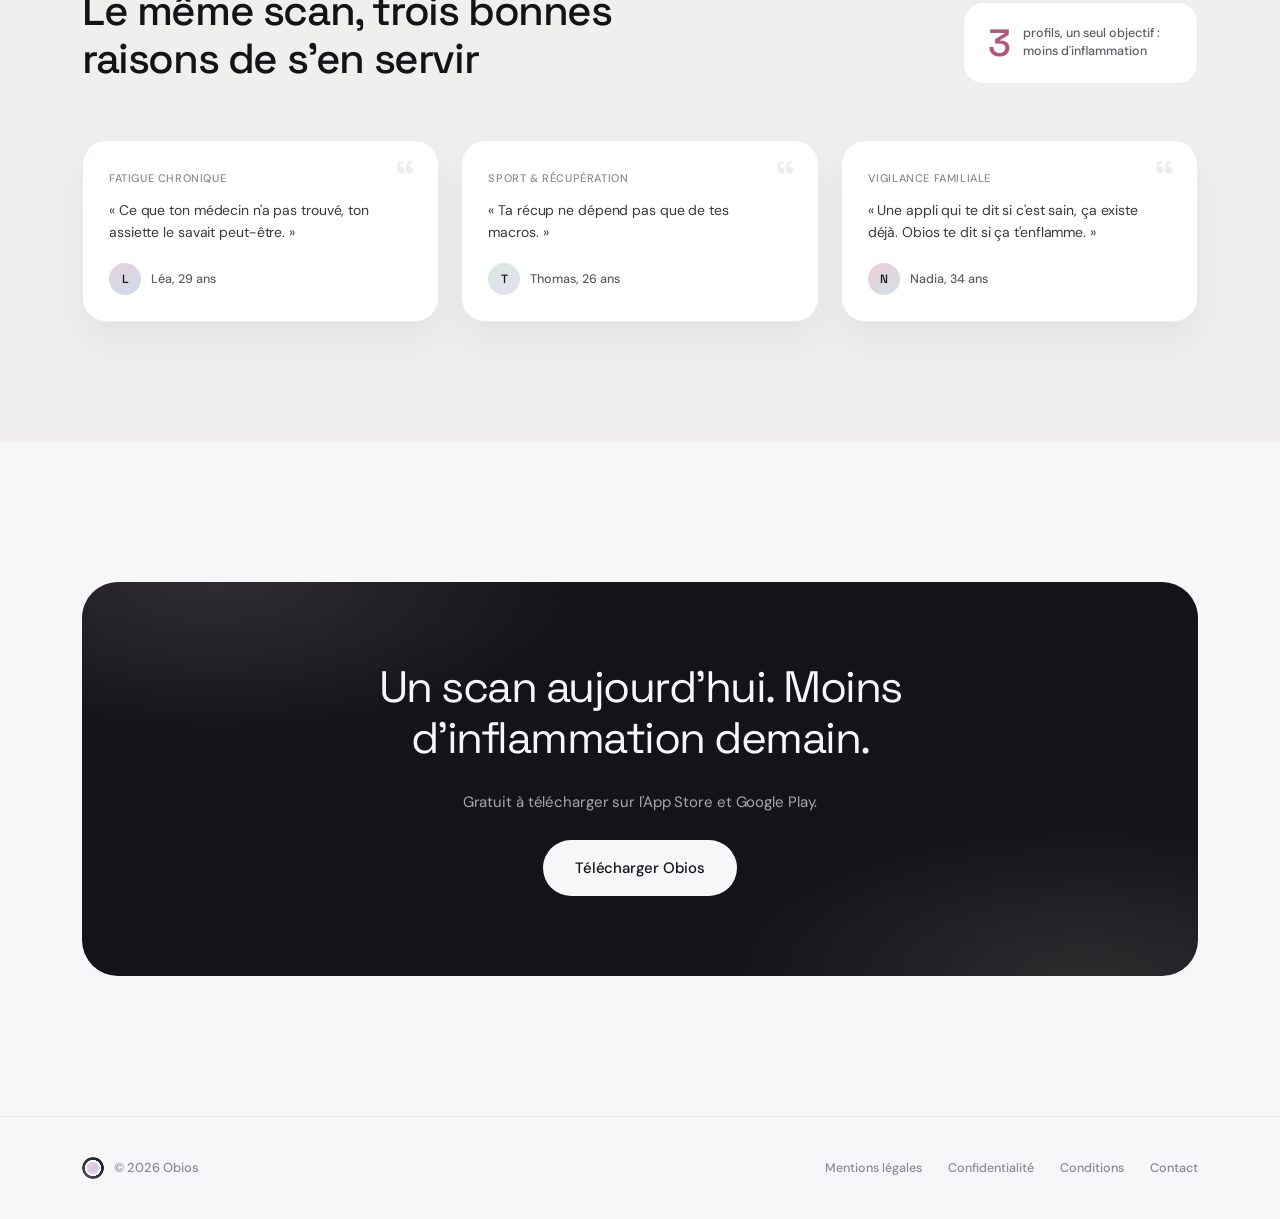
